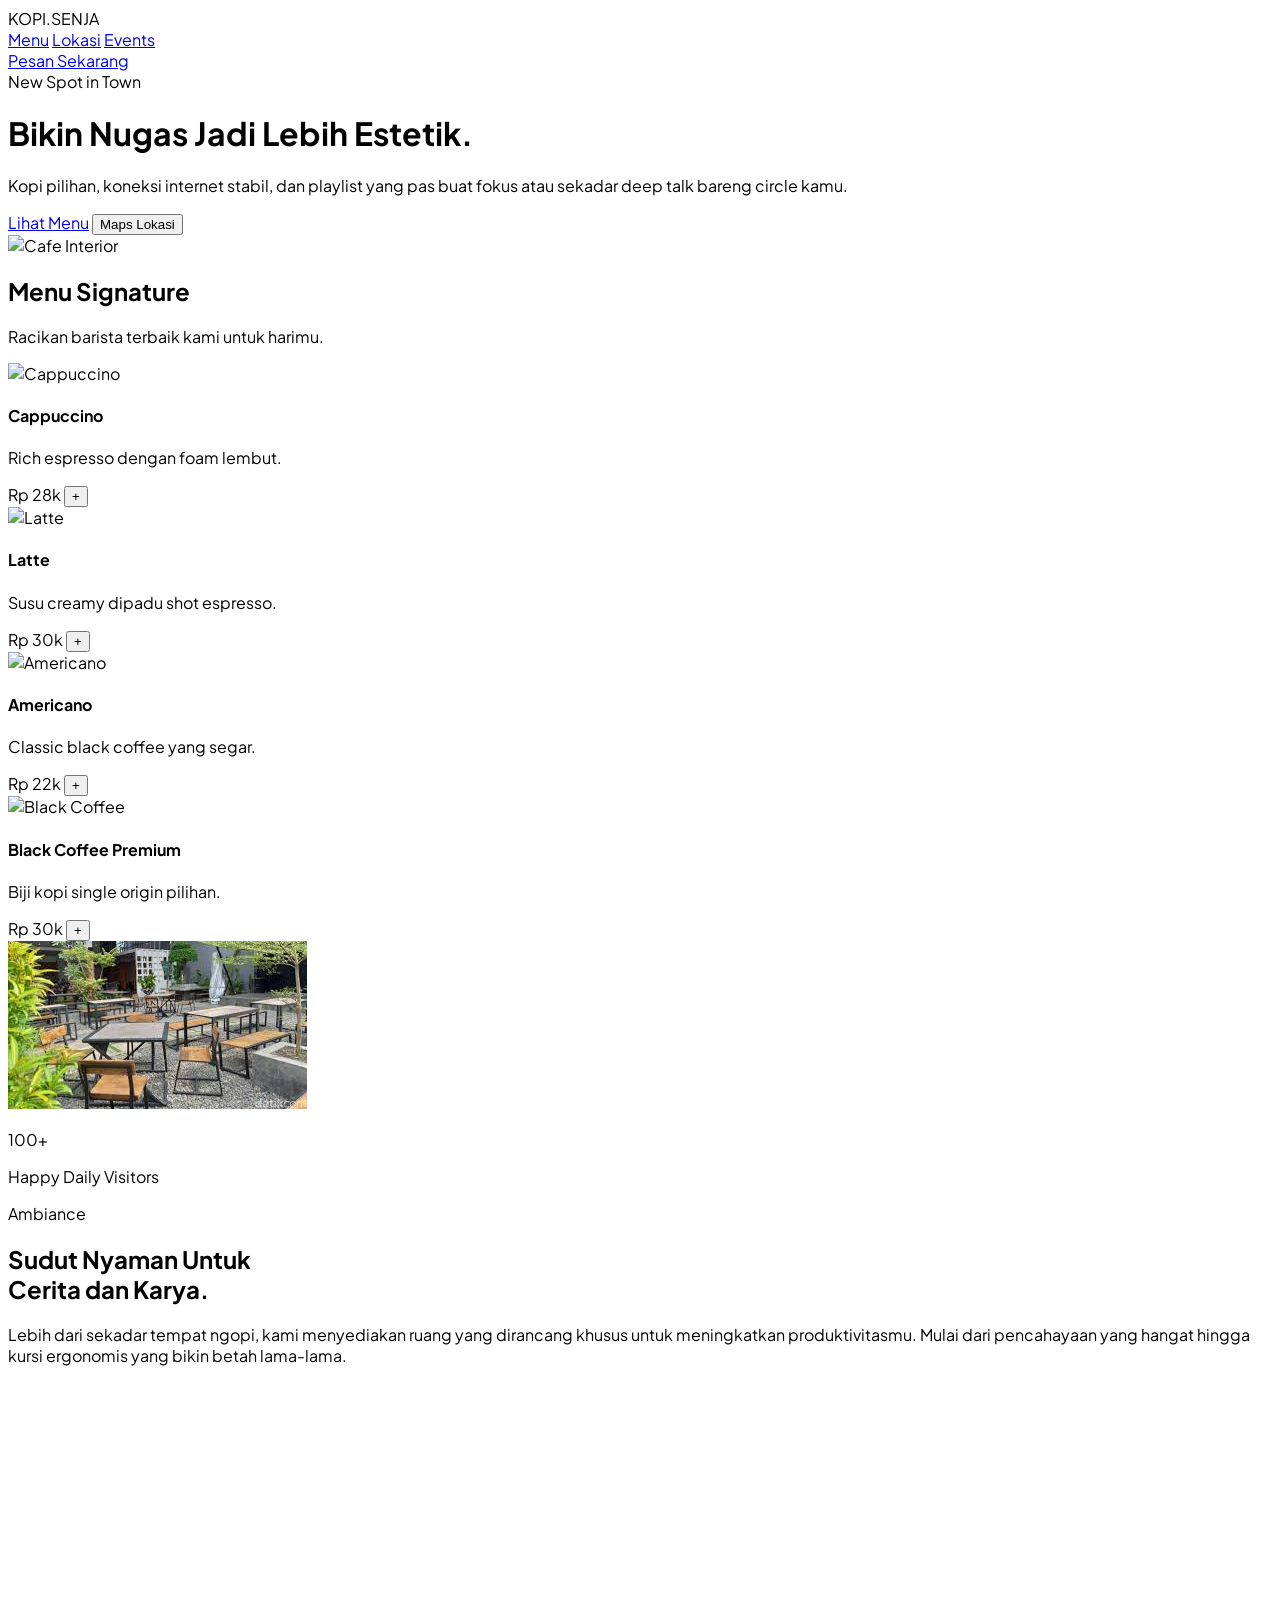
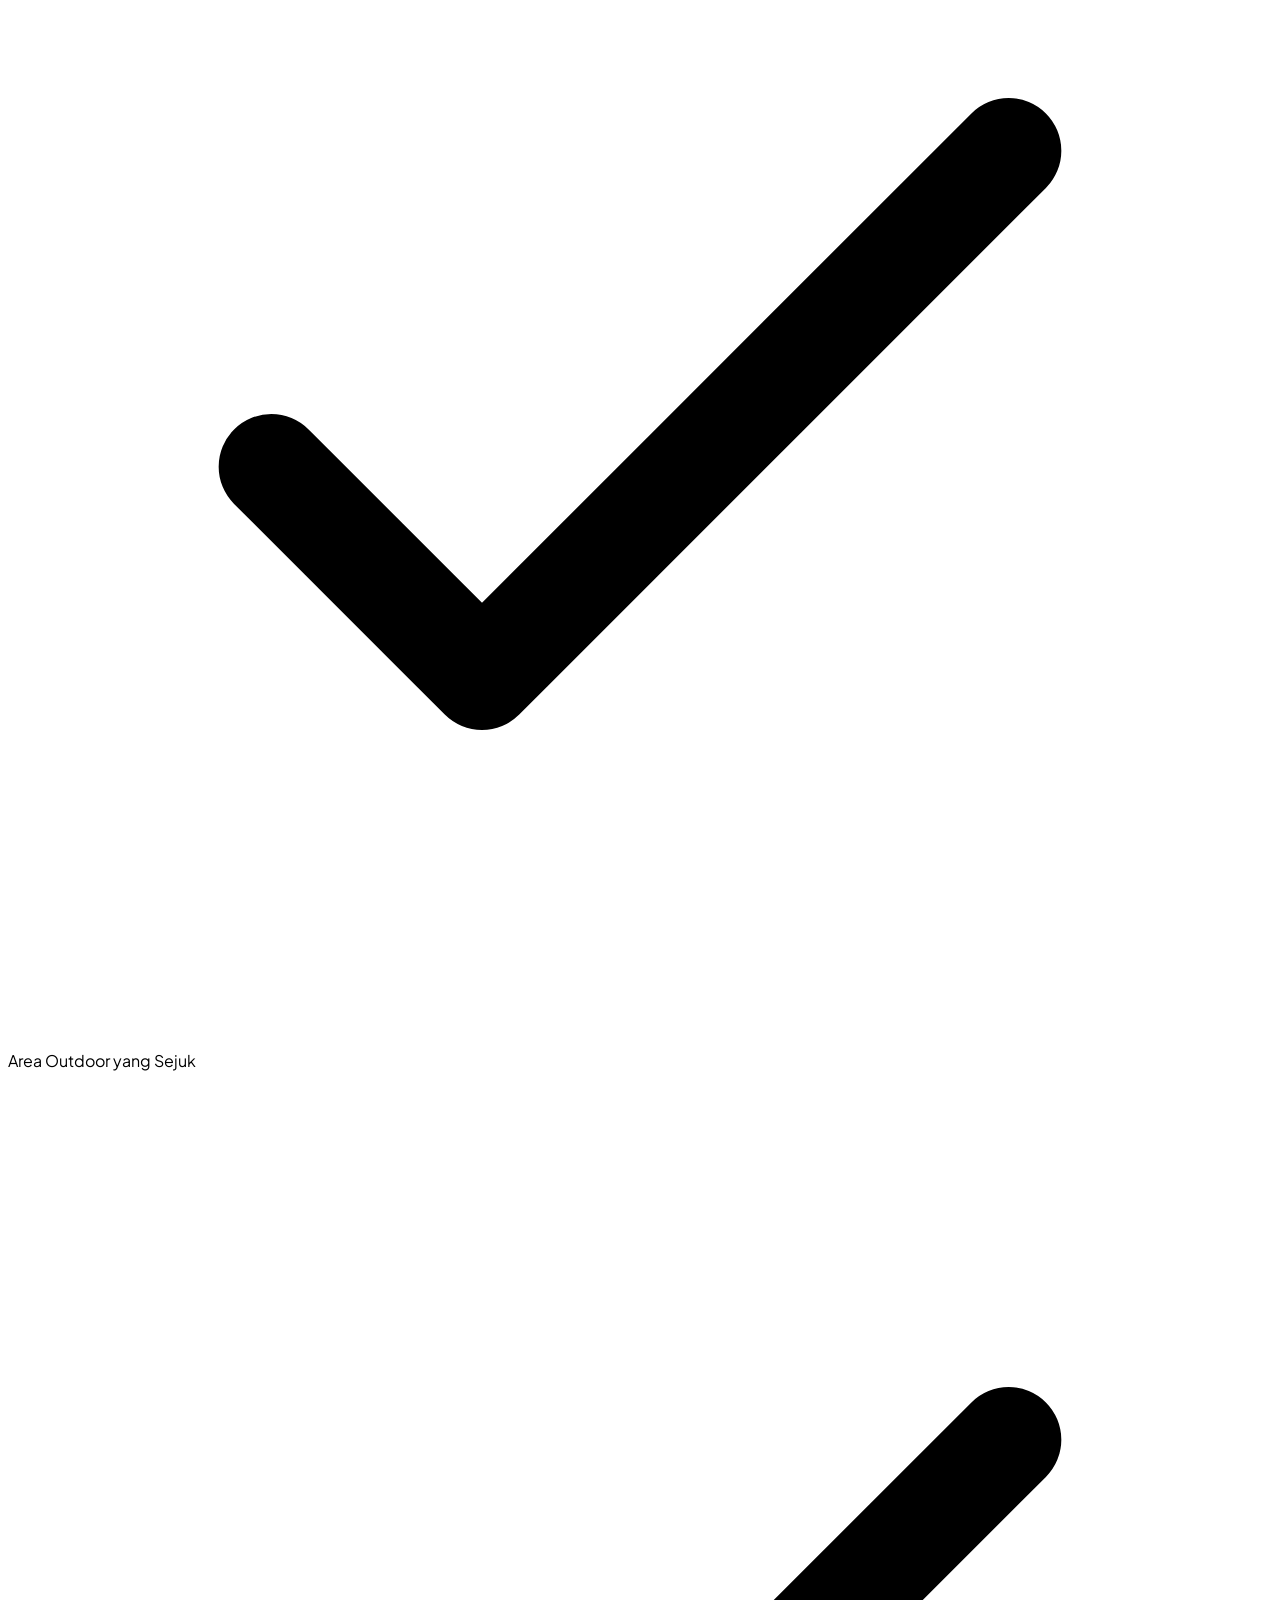
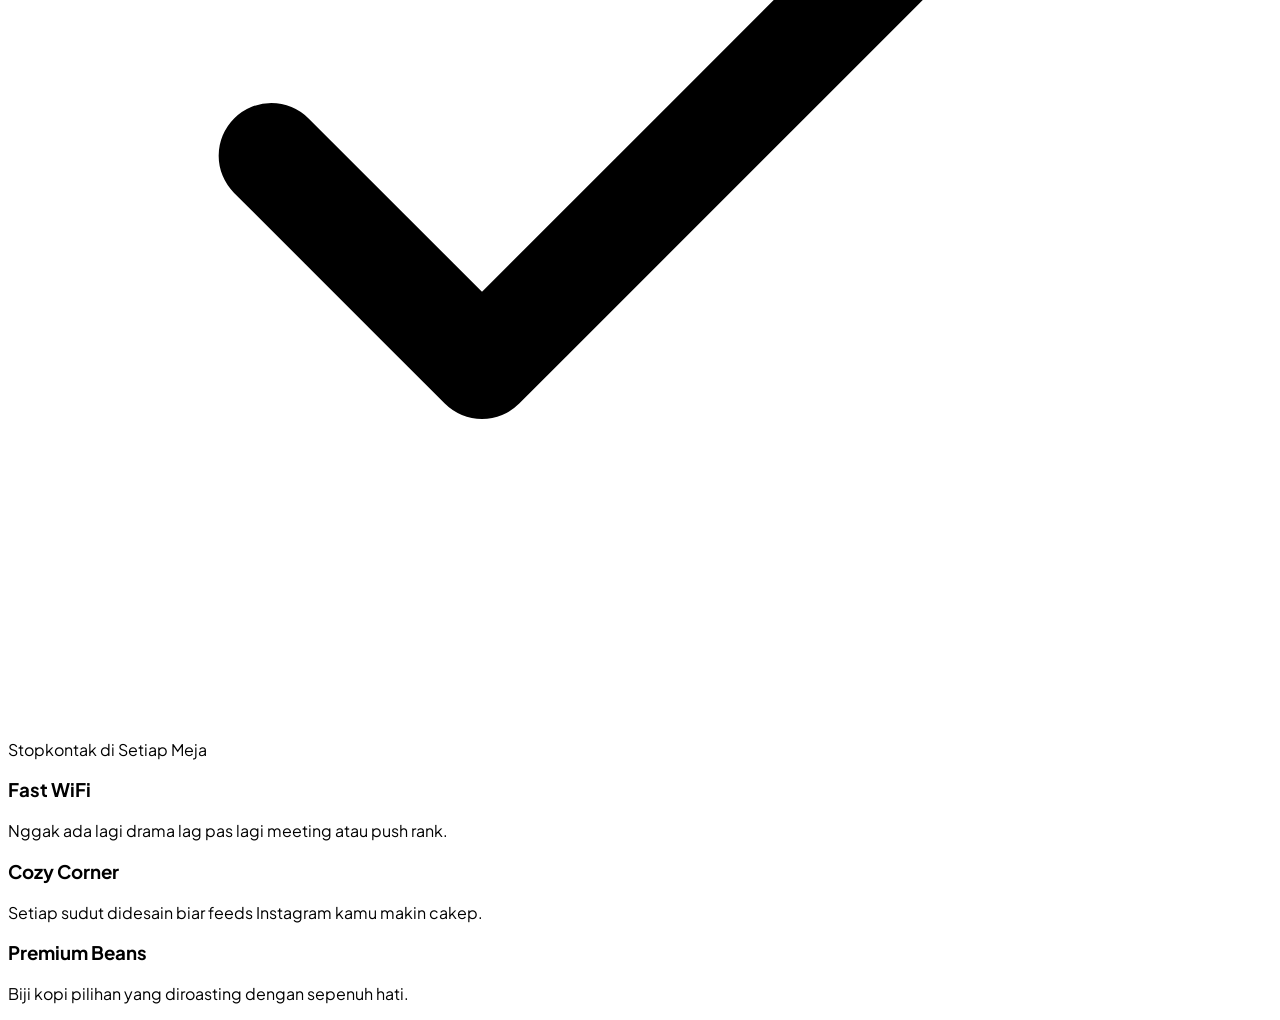
==== index.html @ 4a9eb34b "Update print statement from 'Hello' to 'Goodbye'" ====
<!DOCTYPE html>
<html lang="id" class="scroll-smooth">
<head>
    <meta charset="UTF-8">
    <meta name="viewport" content="width=device-width, initial-scale=1.0">
    <title>Kopi Senja - More Than Just Coffee</title>
    <script src="https://cdn.tailwindcss.com"></script>
    <link href="https://fonts.googleapis.com/css2?family=Plus+Jakarta+Sans:wght@400;600;800&display=swap" rel="stylesheet">
    <style>
        body { font-family: 'Plus Jakarta Sans', sans-serif; scroll-behavior: smooth; }
    </style>
</head>
<body class="bg-[#FAF9F6] text-gray-800">

    <nav class="flex justify-between items-center px-8 py-6 max-w-7xl mx-auto">
        <div class="text-2xl font-extrabold tracking-tighter italic">KOPI.SENJA</div>
        <div class="hidden md:flex space-x-8 font-medium">
            <a href="#menu-section" class="hover:text-amber-700">Menu</a>
            <a href="#" class="hover:text-amber-700">Lokasi</a>
            <a href="#" class="hover:text-amber-700">Events</a>
        </div>
        <a href="https://wa.me/yournumber" class="bg-stone-900 text-white px-6 py-2 rounded-full text-sm font-semibold hover:bg-stone-700">Pesan Sekarang</a>
    </nav>

    <header class="max-w-7xl mx-auto px-8 py-16 grid md:grid-cols-2 gap-12 items-center">
        <div>
            <span class="bg-amber-100 text-amber-800 text-xs font-bold px-3 py-1 rounded-full uppercase tracking-widest">New Spot in Town</span>
            <h1 class="text-6xl font-extrabold leading-tight mt-4 text-stone-900">
                Bikin <span class="text-amber-700">Nugas</span> Jadi Lebih Estetik.
            </h1>
            <p class="mt-6 text-lg text-gray-600 leading-relaxed">
                Kopi pilihan, koneksi internet stabil, dan playlist yang pas buat fokus atau sekadar deep talk bareng circle kamu.
            </p>
            <div class="mt-10 flex space-x-4">
                <a href="#menu-section" class="bg-stone-900 text-white px-8 py-4 rounded-xl font-bold hover:scale-105 transition shadow-lg inline-block text-center">Lihat Menu</a>
                <button class="border-2 border-stone-900 px-8 py-4 rounded-xl font-bold hover:bg-stone-900 hover:text-white transition">Maps Lokasi</button>
            </div>
        </div>
        <div class="relative">
            <div class="bg-amber-200 rounded-[2rem] h-[500px] w-full overflow-hidden shadow-2xl rotate-3">
                <img src="https://images.unsplash.com/photo-1554118811-1e0d58224f24?auto=format&fit=crop&q=80&w=800" alt="Cafe Interior" class="object-cover h-full w-full -rotate-3 scale-110">
            </div>
        </div>
    </header>

    <section id="menu-section" class="max-w-7xl mx-auto px-8 py-24">
        <div class="text-center mb-16">
            <h2 class="text-4xl font-extrabold text-stone-900">Menu Signature</h2>
            <p class="text-gray-500 mt-2">Racikan barista terbaik kami untuk harimu.</p>
        </div>

        <div class="grid md:grid-cols-4 gap-8">
            <div class="group bg-white p-4 rounded-3xl shadow-sm hover:shadow-xl transition-all border border-gray-100">
                <div class="overflow-hidden rounded-2xl mb-4 h-48">
                    <img src="https://images.unsplash.com/photo-1572442388796-11668a67e53d?auto=format&fit=crop&q=80&w=400" class="w-full h-full object-cover group-hover:scale-110 transition duration-500" alt="Cappuccino">
                </div>
                <h4 class="font-bold text-xl">Cappuccino</h4>
                <p class="text-gray-500 text-sm mt-1">Rich espresso dengan foam lembut.</p>
                <div class="mt-4 flex justify-between items-center">
                    <span class="font-extrabold text-amber-700">Rp 28k</span>
                    <button class="bg-stone-100 p-2 rounded-full hover:bg-amber-100">+</button>
                </div>
            </div>

            <div class="group bg-white p-4 rounded-3xl shadow-sm hover:shadow-xl transition-all border border-gray-100">
                <div class="overflow-hidden rounded-2xl mb-4 h-48">
                    <img src="https://images.unsplash.com/photo-1593967858208-67ddb5b4c0c6?auto=format&fit=crop&q=80&w=400" class="w-full h-full object-cover group-hover:scale-110 transition duration-500" alt="Latte">
                </div>
                <h4 class="font-bold text-xl">Latte</h4>
                <p class="text-gray-500 text-sm mt-1">Susu creamy dipadu shot espresso.</p>
                <div class="mt-4 flex justify-between items-center">
                    <span class="font-extrabold text-amber-700">Rp 30k</span>
                    <button class="bg-stone-100 p-2 rounded-full hover:bg-amber-100">+</button>
                </div>
            </div>

            <div class="group bg-white p-4 rounded-3xl shadow-sm hover:shadow-xl transition-all border border-gray-100">
                <div class="overflow-hidden rounded-2xl mb-4 h-48">
                    <img src="https://images.unsplash.com/photo-1551033406-611cf9a28f67?auto=format&fit=crop&q=80&w=400" class="w-full h-full object-cover group-hover:scale-110 transition duration-500" alt="Americano">
                </div>
                <h4 class="font-bold text-xl">Americano</h4>
                <p class="text-gray-500 text-sm mt-1">Classic black coffee yang segar.</p>
                <div class="mt-4 flex justify-between items-center">
                    <span class="font-extrabold text-amber-700">Rp 22k</span>
                    <button class="bg-stone-100 p-2 rounded-full hover:bg-amber-100">+</button>
                </div>
            </div>

            <div class="group bg-white p-4 rounded-3xl shadow-sm hover:shadow-xl transition-all border border-gray-100">
                <div class="overflow-hidden rounded-2xl mb-4 h-48">
                    <img src="https://images.unsplash.com/photo-1495474472287-4d71bcdd2085?auto=format&fit=crop&q=80&w=400" class="w-full h-full object-cover group-hover:scale-110 transition duration-500" alt="Black Coffee">
                </div>
                <h4 class="font-bold text-xl">Black Coffee Premium</h4>
                <p class="text-gray-500 text-sm mt-1">Biji kopi single origin pilihan.</p>
                <div class="mt-4 flex justify-between items-center">
                    <span class="font-extrabold text-amber-700">Rp 30k</span>
                    <button class="bg-stone-100 p-2 rounded-full hover:bg-amber-100">+</button>
                </div>
            </div>
        </div>
    </section>

    <section id="dokumentasi" class="max-w-7xl mx-auto px-8 py-24 border-t border-gray-100">
        <div class="grid md:grid-cols-2 gap-16 items-center">
            <div class="relative">
                <div class="rounded-3xl overflow-hidden shadow-xl transform -rotate-2 hover:rotate-0 transition duration-500">
                    <img src="[data-uri]" 
                         alt="Suasana Cafe" 
                         class="w-full h-[450px] object-cover">
                </div>
                <div class="absolute -bottom-6 -right-6 bg-amber-700 text-white p-6 rounded-2xl hidden md:block">
                    <p class="text-2xl font-bold">100+</p>
                    <p class="text-xs uppercase tracking-widest">Happy Daily Visitors</p>
                </div>
            </div>

            <div class="space-y-6">
                <span class="text-amber-700 font-bold uppercase tracking-widest text-sm">Ambiance</span>
                <h2 class="text-4xl font-extrabold text-stone-900 leading-tight">
                    Sudut Nyaman Untuk <br> Cerita dan Karya.
                </h2>
                <p class="text-gray-600 text-lg leading-relaxed">
                    Lebih dari sekadar tempat ngopi, kami menyediakan ruang yang dirancang khusus untuk meningkatkan produktivitasmu. Mulai dari pencahayaan yang hangat hingga kursi ergonomis yang bikin betah lama-lama.
                </p>
                <div class="flex flex-col gap-4">
                    <div class="flex items-center space-x-3">
                        <div class="bg-green-100 p-2 rounded-full">
                            <svg class="w-5 h-5 text-green-700" fill="none" stroke="currentColor" viewBox="0 0 24 24"><path stroke-linecap="round" stroke-linejoin="round" stroke-width="2" d="M5 13l4 4L19 7"></path></svg>
                        </div>
                        <span class="font-medium text-stone-800">Area Outdoor yang Sejuk</span>
                    </div>
                    <div class="flex items-center space-x-3">
                        <div class="bg-green-100 p-2 rounded-full">
                            <svg class="w-5 h-5 text-green-700" fill="none" stroke="currentColor" viewBox="0 0 24 24"><path stroke-linecap="round" stroke-linejoin="round" stroke-width="2" d="M5 13l4 4L19 7"></path></svg>
                        </div>
                        <span class="font-medium text-stone-800">Stopkontak di Setiap Meja</span>
                    </div>
                </div>
            </div>
        </div>
    </section>

    <section class="bg-stone-900 text-white py-20">
        <div class="max-w-7xl mx-auto px-8 grid md:grid-cols-3 gap-12 text-center">
            <div>
                <h3 class="text-3xl font-bold text-amber-500">Fast WiFi</h3>
                <p class="text-gray-400 mt-2 text-sm">Nggak ada lagi drama lag pas lagi meeting atau push rank.</p>
            </div>
            <div>
                <h3 class="text-3xl font-bold text-amber-500">Cozy Corner</h3>
                <p class="text-gray-400 mt-2 text-sm">Setiap sudut didesain biar feeds Instagram kamu makin cakep.</p>
            </div>
            <div>
                <h3 class="text-3xl font-bold text-amber-500">Premium Beans</h3>
                <p class="text-gray-400 mt-2 text-sm">Biji kopi pilihan yang diroasting dengan sepenuh hati.</p>
            </div>
        </div>
    </section>

</body>
</html>
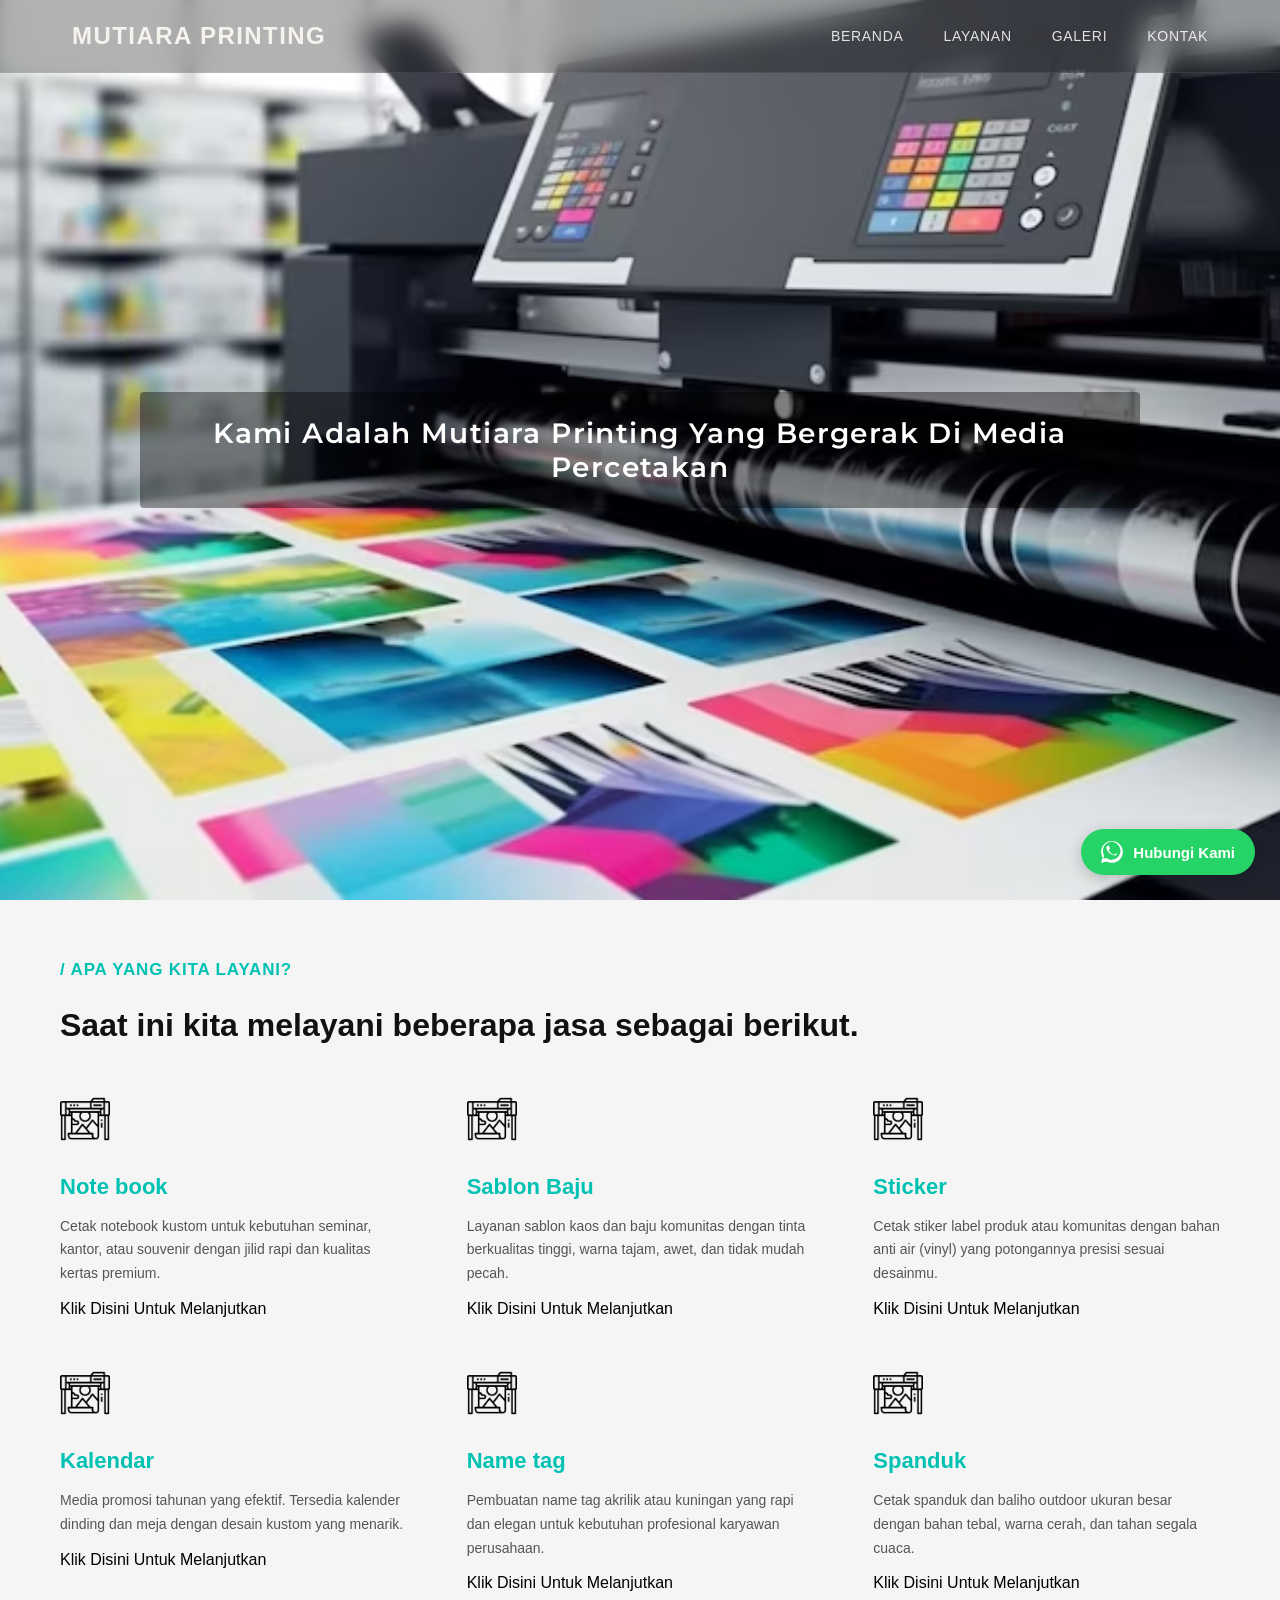
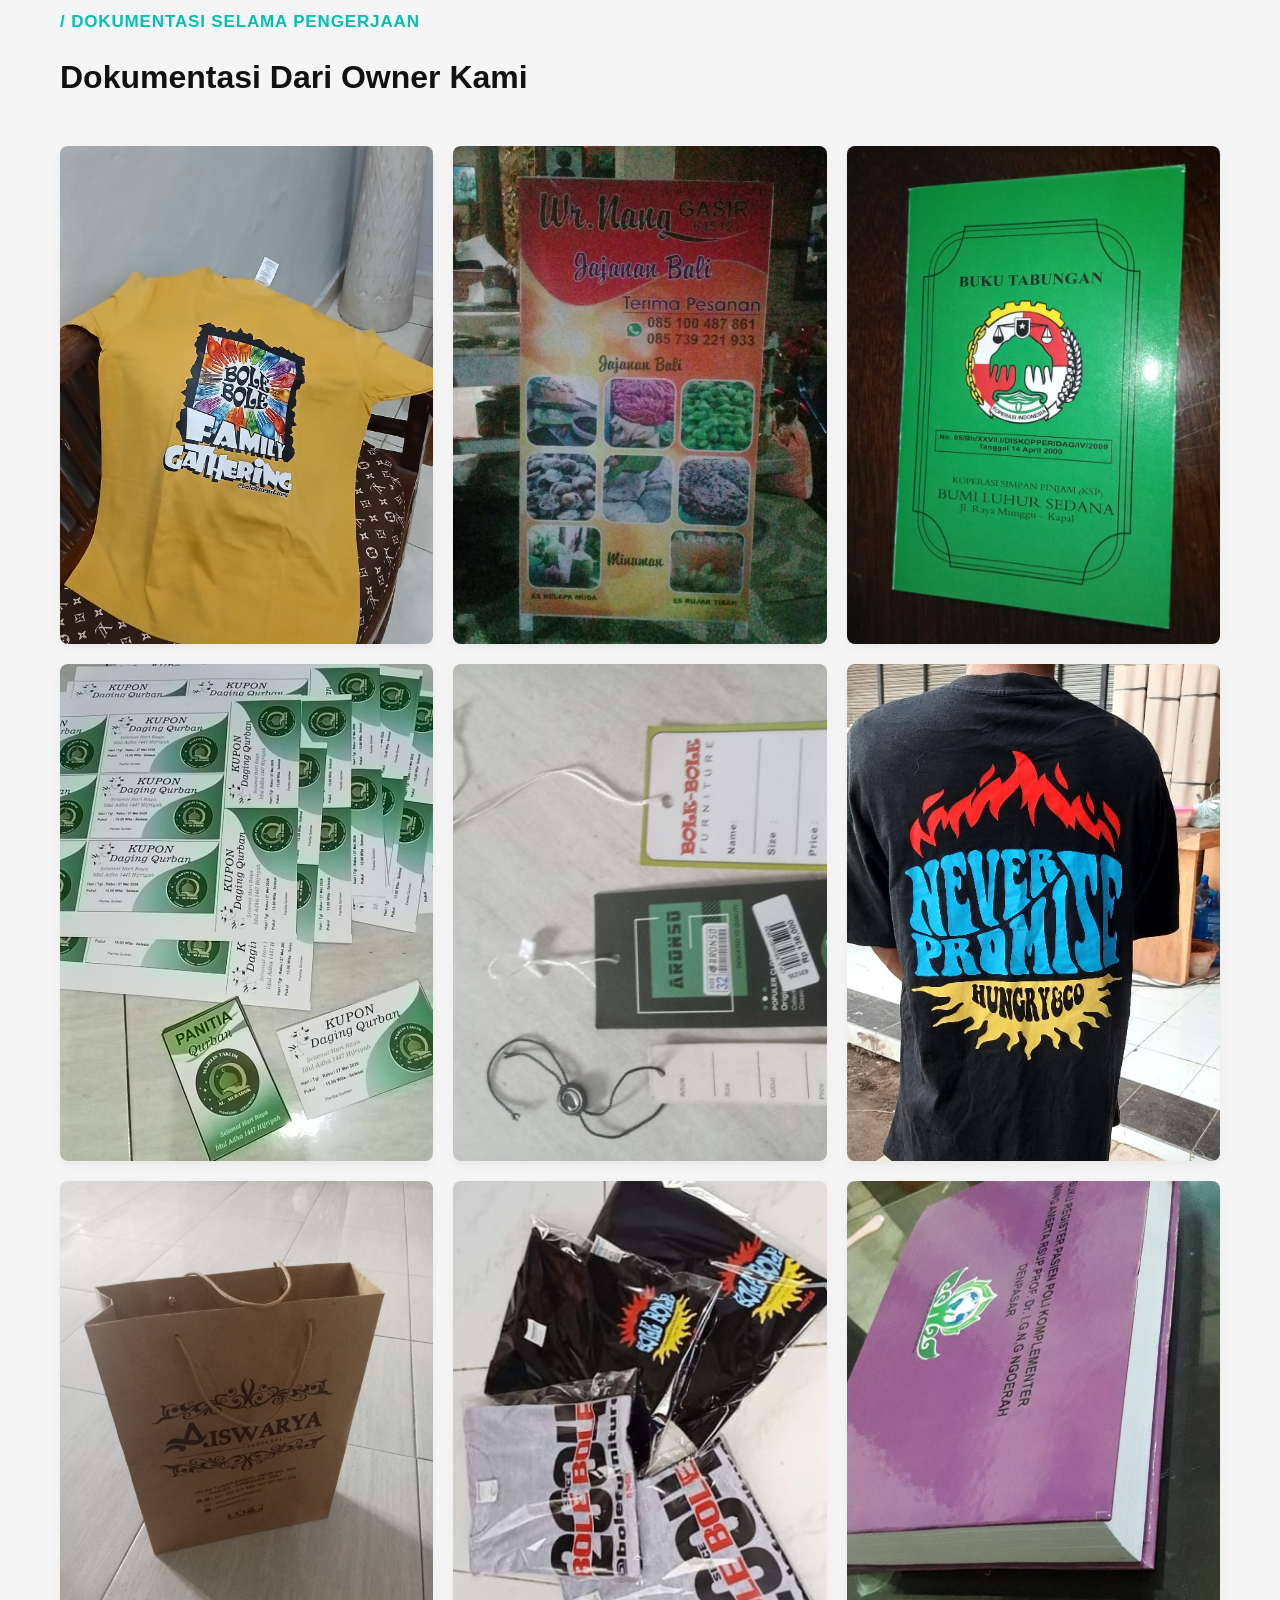
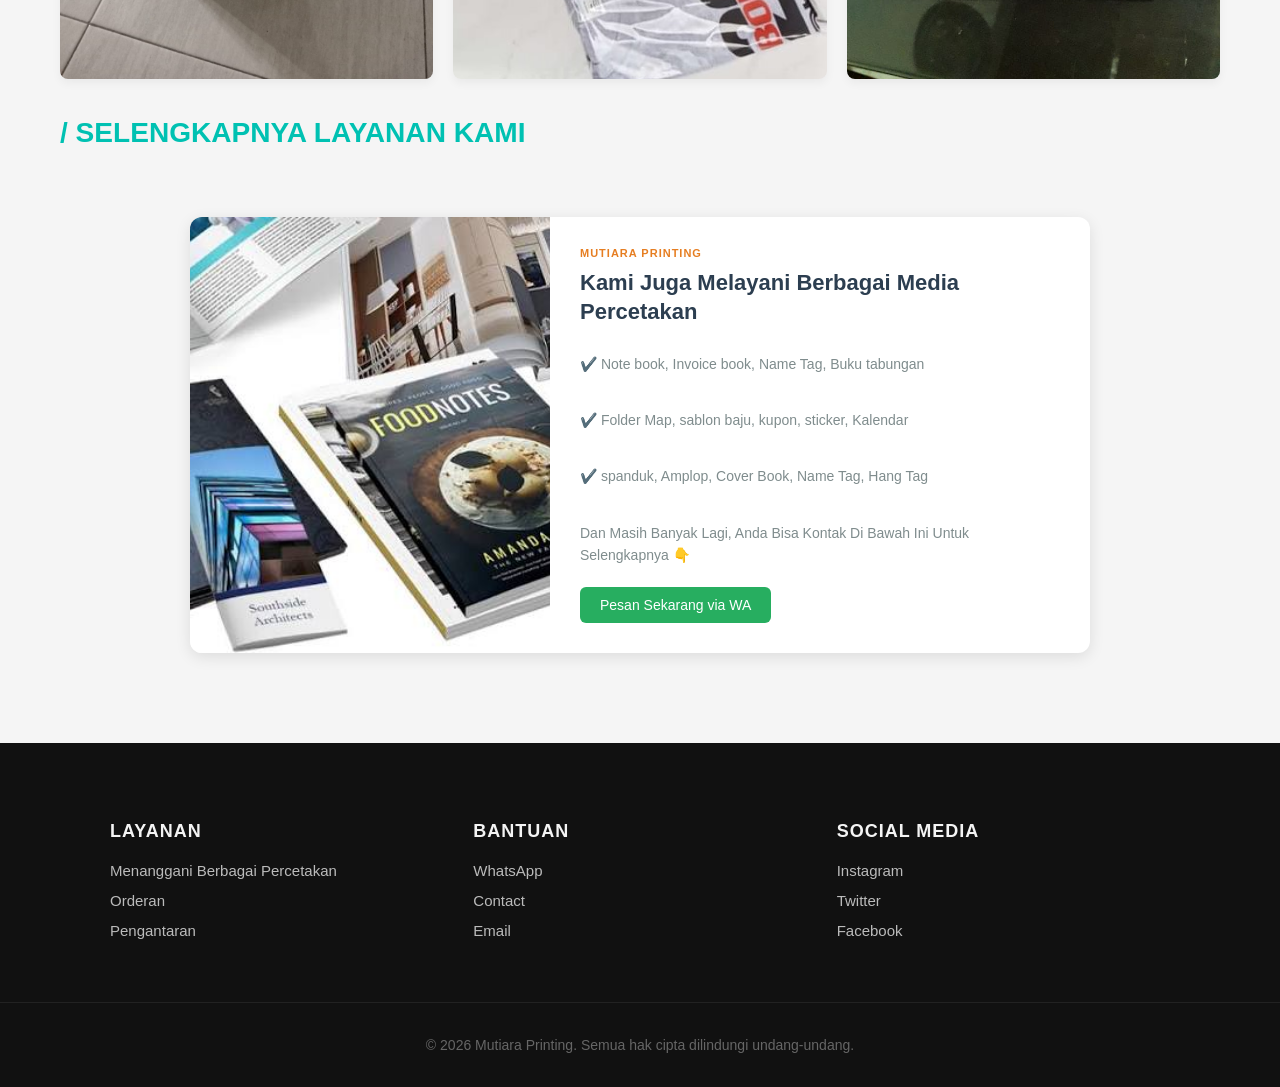
==== commit 49ceb6ac: "Add files via upload" ====
--- a/index.html
+++ b/index.html
@@ -1,162 +1,214 @@
 <!DOCTYPE html>
-<html lang="id" class="scroll-smooth">
+<html lang="en">
+
 <head>
     <meta charset="UTF-8">
     <meta name="viewport" content="width=device-width, initial-scale=1.0">
-    <title>Kopi Senja - More Than Just Coffee</title>
-    <script src="https://cdn.tailwindcss.com"></script>
-    <link href="https://fonts.googleapis.com/css2?family=Plus+Jakarta+Sans:wght@400;600;800&display=swap" rel="stylesheet">
+    <title>MUTIARA PRINTING</title>
+
+    <link rel="preconnect" href="https://fonts.googleapis.com">
+    <link rel="preconnect" href="https://fonts.gstatic.com" crossorigin>
+    <link href="https://fonts.googleapis.com/css2?family=Montserrat:ital,wght@0,100..900;1,100..900&display=swap"
+        rel="stylesheet">
+    <link rel="preconnect" href="https://fonts.googleapis.com">
+    <link
+        href="https://fonts.googleapis.com/css2?family=Cormorant+Garamond:wght@500;600&family=Jost:wght@400;500&display=swap"
+        rel="stylesheet">
+<!-- == Ini Untuk Tautan Ke Arah CSS ==  -->
+    <link rel="stylesheet" href="style.css">
+
     <style>
-        body { font-family: 'Plus Jakarta Sans', sans-serif; scroll-behavior: smooth; }
+        html {
+            scroll-behavior: smooth;
+            scroll-padding-top: 80px;
+            /* Menghindari konten tertutup navbar melayang */
+        }
     </style>
 </head>
-<body class="bg-[#FAF9F6] text-gray-800">
-
-    <nav class="flex justify-between items-center px-8 py-6 max-w-7xl mx-auto">
-        <div class="text-2xl font-extrabold tracking-tighter italic">KOPI.SENJA</div>
-        <div class="hidden md:flex space-x-8 font-medium">
-            <a href="#menu-section" class="hover:text-amber-700">Menu</a>
-            <a href="#" class="hover:text-amber-700">Lokasi</a>
-            <a href="#" class="hover:text-amber-700">Events</a>
-        </div>
-        <a href="https://wa.me/yournumber" class="bg-stone-900 text-white px-6 py-2 rounded-full text-sm font-semibold hover:bg-stone-700">Pesan Sekarang</a>
-    </nav>
-
-    <header class="max-w-7xl mx-auto px-8 py-16 grid md:grid-cols-2 gap-12 items-center">
-        <div>
-            <span class="bg-amber-100 text-amber-800 text-xs font-bold px-3 py-1 rounded-full uppercase tracking-widest">New Spot in Town</span>
-            <h1 class="text-6xl font-extrabold leading-tight mt-4 text-stone-900">
-                Bikin <span class="text-amber-700">Nugas</span> Jadi Lebih Estetik.
-            </h1>
-            <p class="mt-6 text-lg text-gray-600 leading-relaxed">
-                Kopi pilihan, koneksi internet stabil, dan playlist yang pas buat fokus atau sekadar deep talk bareng circle kamu.
-            </p>
-            <div class="mt-10 flex space-x-4">
-                <a href="#menu-section" class="bg-stone-900 text-white px-8 py-4 rounded-xl font-bold hover:scale-105 transition shadow-lg inline-block text-center">Lihat Menu</a>
-                <button class="border-2 border-stone-900 px-8 py-4 rounded-xl font-bold hover:bg-stone-900 hover:text-white transition">Maps Lokasi</button>
-            </div>
-        </div>
-        <div class="relative">
-            <div class="bg-amber-200 rounded-[2rem] h-[500px] w-full overflow-hidden shadow-2xl rotate-3">
-                <img src="https://images.unsplash.com/photo-1554118811-1e0d58224f24?auto=format&fit=crop&q=80&w=800" alt="Cafe Interior" class="object-cover h-full w-full -rotate-3 scale-110">
-            </div>
+
+<body>
+
+    <a href="https://wa.me/6282359352541" class="whatsapp-floating" target="_blank">
+        <svg xmlns="http://www.w3.org/2000/svg" width="24" height="24" viewBox="0 0 24 24" fill="currentColor">
+            <path
+                d="M.057 24l1.687-6.163c-1.041-1.804-1.588-3.849-1.587-5.946C.06 5.348 5.397 0 11.93 0c3.166.001 6.143 1.233 8.384 3.476C22.557 5.72 23.786 8.7 23.783 11.864c-.004 6.582-5.342 11.93-11.875 11.93-2.003-.001-3.973-.507-5.729-1.474L0 24zm6.59-4.846c1.6.95 3.188 1.449 4.725 1.451 5.424.002 9.836-4.41 9.84-9.841.002-2.63-1.023-5.101-2.886-6.966C16.46 1.977 13.99 .953 11.927.953c-5.424 0-9.84 4.411-9.844 9.843-.002 1.76.474 3.486 1.378 5.018l-.997 3.64 3.73-.978zm11.417-4.577c-.29-.145-1.72-.848-1.987-.946-.266-.097-.46-.145-.654.145-.193.291-.747.946-.916 1.14-.168.193-.337.217-.627.072-2.312-1.153-3.712-2.193-5.2-4.75-.395-.68.395-.63 1.13-2.112.115-.23.057-.432-.028-.577-.086-.145-.653-1.574-.895-2.155-.236-.57-.477-.493-.654-.502-.17-.008-.364-.01-.557-.01-.193 0-.507.072-.772.361-.266.291-1.015.993-1.015 2.422 0 1.43 1.039 2.815 1.184 3.007.145.194 2.043 3.12 4.95 4.377.69.299 1.23.478 1.65.612.693.22 1.324.19 1.823.115.556-.083 1.72-.703 1.962-1.383.243-.68.243-1.26.17-1.383-.074-.124-.267-.196-.558-.341z" />
+        </svg>
+        <span>Hubungi Kami</span>
+    </a>
+
+    <header class="navbar" id="navbar">
+        <div class="navbar__inner">
+            <a href="#" class="navbar__logo">MUTIARA PRINTING</a>
+
+            <nav class="navbar__nav" id="navMenu">
+                <a href="#">Beranda</a>
+                <a href="#services">Layanan</a>
+                <a href="#gallery">Galeri</a>
+                <a href="https://wa.me/6282359352541" target="_blank">Kontak</a>
+            </nav>
+
+            <button class="navbar__toggle" id="navToggle" aria-label="Buka menu" aria-expanded="false">
+                <span></span>
+                <span></span>
+                <span></span>
+            </button>
         </div>
     </header>
-
-    <section id="menu-section" class="max-w-7xl mx-auto px-8 py-24">
-        <div class="text-center mb-16">
-            <h2 class="text-4xl font-extrabold text-stone-900">Menu Signature</h2>
-            <p class="text-gray-500 mt-2">Racikan barista terbaik kami untuk harimu.</p>
-        </div>
-
-        <div class="grid md:grid-cols-4 gap-8">
-            <div class="group bg-white p-4 rounded-3xl shadow-sm hover:shadow-xl transition-all border border-gray-100">
-                <div class="overflow-hidden rounded-2xl mb-4 h-48">
-                    <img src="https://images.unsplash.com/photo-1572442388796-11668a67e53d?auto=format&fit=crop&q=80&w=400" class="w-full h-full object-cover group-hover:scale-110 transition duration-500" alt="Cappuccino">
-                </div>
-                <h4 class="font-bold text-xl">Cappuccino</h4>
-                <p class="text-gray-500 text-sm mt-1">Rich espresso dengan foam lembut.</p>
-                <div class="mt-4 flex justify-between items-center">
-                    <span class="font-extrabold text-amber-700">Rp 28k</span>
-                    <button class="bg-stone-100 p-2 rounded-full hover:bg-amber-100">+</button>
-                </div>
-            </div>
-
-            <div class="group bg-white p-4 rounded-3xl shadow-sm hover:shadow-xl transition-all border border-gray-100">
-                <div class="overflow-hidden rounded-2xl mb-4 h-48">
-                    <img src="https://images.unsplash.com/photo-1593967858208-67ddb5b4c0c6?auto=format&fit=crop&q=80&w=400" class="w-full h-full object-cover group-hover:scale-110 transition duration-500" alt="Latte">
-                </div>
-                <h4 class="font-bold text-xl">Latte</h4>
-                <p class="text-gray-500 text-sm mt-1">Susu creamy dipadu shot espresso.</p>
-                <div class="mt-4 flex justify-between items-center">
-                    <span class="font-extrabold text-amber-700">Rp 30k</span>
-                    <button class="bg-stone-100 p-2 rounded-full hover:bg-amber-100">+</button>
-                </div>
-            </div>
-
-            <div class="group bg-white p-4 rounded-3xl shadow-sm hover:shadow-xl transition-all border border-gray-100">
-                <div class="overflow-hidden rounded-2xl mb-4 h-48">
-                    <img src="https://images.unsplash.com/photo-1551033406-611cf9a28f67?auto=format&fit=crop&q=80&w=400" class="w-full h-full object-cover group-hover:scale-110 transition duration-500" alt="Americano">
-                </div>
-                <h4 class="font-bold text-xl">Americano</h4>
-                <p class="text-gray-500 text-sm mt-1">Classic black coffee yang segar.</p>
-                <div class="mt-4 flex justify-between items-center">
-                    <span class="font-extrabold text-amber-700">Rp 22k</span>
-                    <button class="bg-stone-100 p-2 rounded-full hover:bg-amber-100">+</button>
-                </div>
-            </div>
-
-            <div class="group bg-white p-4 rounded-3xl shadow-sm hover:shadow-xl transition-all border border-gray-100">
-                <div class="overflow-hidden rounded-2xl mb-4 h-48">
-                    <img src="https://images.unsplash.com/photo-1495474472287-4d71bcdd2085?auto=format&fit=crop&q=80&w=400" class="w-full h-full object-cover group-hover:scale-110 transition duration-500" alt="Black Coffee">
-                </div>
-                <h4 class="font-bold text-xl">Black Coffee Premium</h4>
-                <p class="text-gray-500 text-sm mt-1">Biji kopi single origin pilihan.</p>
-                <div class="mt-4 flex justify-between items-center">
-                    <span class="font-extrabold text-amber-700">Rp 30k</span>
-                    <button class="bg-stone-100 p-2 rounded-full hover:bg-amber-100">+</button>
-                </div>
-            </div>
+    <!-- === Ini Untuk Halaman Awal Masuk Isi Background Banner === -->
+    <section class="hero">
+        <img src="BackgroundOpening.avif" alt="Gambar Latar Belakang" class="hero__img">
+        <div class="hero__overlay">
+            Kami Adalah Mutiara Printing Yang Bergerak Di Media Percetakan
         </div>
     </section>
-
-    <section id="dokumentasi" class="max-w-7xl mx-auto px-8 py-24 border-t border-gray-100">
-        <div class="grid md:grid-cols-2 gap-16 items-center">
-            <div class="relative">
-                <div class="rounded-3xl overflow-hidden shadow-xl transform -rotate-2 hover:rotate-0 transition duration-500">
-                    <img src="[data-uri]" 
-                         alt="Suasana Cafe" 
-                         class="w-full h-[450px] object-cover">
-                </div>
-                <div class="absolute -bottom-6 -right-6 bg-amber-700 text-white p-6 rounded-2xl hidden md:block">
-                    <p class="text-2xl font-bold">100+</p>
-                    <p class="text-xs uppercase tracking-widest">Happy Daily Visitors</p>
-                </div>
-            </div>
-
-            <div class="space-y-6">
-                <span class="text-amber-700 font-bold uppercase tracking-widest text-sm">Ambiance</span>
-                <h2 class="text-4xl font-extrabold text-stone-900 leading-tight">
-                    Sudut Nyaman Untuk <br> Cerita dan Karya.
-                </h2>
-                <p class="text-gray-600 text-lg leading-relaxed">
-                    Lebih dari sekadar tempat ngopi, kami menyediakan ruang yang dirancang khusus untuk meningkatkan produktivitasmu. Mulai dari pencahayaan yang hangat hingga kursi ergonomis yang bikin betah lama-lama.
-                </p>
-                <div class="flex flex-col gap-4">
-                    <div class="flex items-center space-x-3">
-                        <div class="bg-green-100 p-2 rounded-full">
-                            <svg class="w-5 h-5 text-green-700" fill="none" stroke="currentColor" viewBox="0 0 24 24"><path stroke-linecap="round" stroke-linejoin="round" stroke-width="2" d="M5 13l4 4L19 7"></path></svg>
-                        </div>
-                        <span class="font-medium text-stone-800">Area Outdoor yang Sejuk</span>
-                    </div>
-                    <div class="flex items-center space-x-3">
-                        <div class="bg-green-100 p-2 rounded-full">
-                            <svg class="w-5 h-5 text-green-700" fill="none" stroke="currentColor" viewBox="0 0 24 24"><path stroke-linecap="round" stroke-linejoin="round" stroke-width="2" d="M5 13l4 4L19 7"></path></svg>
-                        </div>
-                        <span class="font-medium text-stone-800">Stopkontak di Setiap Meja</span>
-                    </div>
-                </div>
-            </div>
-        </div>
-    </section>
-
-    <section class="bg-stone-900 text-white py-20">
-        <div class="max-w-7xl mx-auto px-8 grid md:grid-cols-3 gap-12 text-center">
-            <div>
-                <h3 class="text-3xl font-bold text-amber-500">Fast WiFi</h3>
-                <p class="text-gray-400 mt-2 text-sm">Nggak ada lagi drama lag pas lagi meeting atau push rank.</p>
-            </div>
-            <div>
-                <h3 class="text-3xl font-bold text-amber-500">Cozy Corner</h3>
-                <p class="text-gray-400 mt-2 text-sm">Setiap sudut didesain biar feeds Instagram kamu makin cakep.</p>
-            </div>
-            <div>
-                <h3 class="text-3xl font-bold text-amber-500">Premium Beans</h3>
-                <p class="text-gray-400 mt-2 text-sm">Biji kopi pilihan yang diroasting dengan sepenuh hati.</p>
-            </div>
-        </div>
-    </section>
+    <!-- === Ini Inti Isi Halaman Untuk Web Isi Cards sama Grid Porotofolio Galeri === -->
+    <main class="parents-container-main">
+        <section class="parents-conatiner-core">
+            <!-- === Ini Judulnya Sebagai Elemen Penanda === -->
+            <div id="services" class="services-header">
+                <span class="services-sub">/ APA YANG KITA LAYANI?</span>
+                <h2 class="services-title">Saat ini kita melayani beberapa jasa sebagai berikut.</h2>
+            </div>
+            <!-- === Ini Isi Halaman Web Grid Cards Di Bagian "/Apa Di Layanin ?" === -->
+            <div class="services-grid">
+                <div class="service-item">
+                    <div class="service-icon">
+                        <img src="icon.png" alt="" class="icon">
+                    </div>
+                    <h3 class="service-name">Note book</h3>
+                    <p class="service-desc">Cetak notebook kustom untuk kebutuhan seminar, kantor, atau souvenir dengan
+                        jilid rapi dan kualitas kertas premium.</p>
+                    <span>Klik Disini Untuk Melanjutkan</span>
+                </div>
+
+                <div class="service-item">
+                    <div class="service-icon">
+                        <img src="icon.png" alt="" class="icon">
+                    </div>
+                    <h3 class="service-name">Sablon Baju</h3>
+                    <p class="service-desc">Layanan sablon kaos dan baju komunitas dengan tinta berkualitas tinggi,
+                        warna tajam, awet, dan tidak mudah pecah.</p>
+                    <span>Klik Disini Untuk Melanjutkan</span>
+                </div>
+
+                <div class="service-item">
+                    <div class="service-icon">
+                        <img src="icon.png" alt="" class="icon">
+                    </div>
+                    <h3 class="service-name">Sticker</h3>
+                    <p class="service-desc">Cetak stiker label produk atau komunitas dengan bahan anti air (vinyl) yang
+                        potongannya presisi sesuai desainmu.</p>
+                    <span>Klik Disini Untuk Melanjutkan</span>
+                </div>
+
+                <div class="service-item">
+                    <div class="service-icon">
+                        <img src="icon.png" alt="" class="icon">
+                    </div>
+                    <h3 class="service-name">Kalendar</h3>
+                    <p class="service-desc">Media promosi tahunan yang efektif. Tersedia kalender dinding dan meja
+                        dengan desain kustom yang menarik.</p>
+                    <span>Klik Disini Untuk Melanjutkan</span>
+                </div>
+
+                <div class="service-item">
+                    <div class="service-icon">
+                        <img src="icon.png" alt="" class="icon">
+                    </div>
+                    <h3 class="service-name">Name tag</h3>
+                    <p class="service-desc">Pembuatan name tag akrilik atau kuningan yang rapi dan elegan untuk
+                        kebutuhan profesional karyawan perusahaan.</p>
+                    <span>Klik Disini Untuk Melanjutkan</span>
+                </div>
+
+                <div class="service-item">
+                    <div class="service-icon">
+                        <img src="icon.png" alt="" class="icon">
+                    </div>
+                    <h3 class="service-name">Spanduk</h3>
+                    <p class="service-desc">Cetak spanduk dan baliho outdoor ukuran besar dengan bahan tebal, warna
+                        cerah, dan tahan segala cuaca.</p>
+                    <span>Klik Disini Untuk Melanjutkan</span>
+                </div>
+            </div>
+            
+            <!-- === Ini Judulnya Sebagai Elemen Penanda === -->
+            <div id="gallery" class="services-header">
+                <span class="services-sub">/ DOKUMENTASI SELAMA PENGERJAAN</span>
+                <h2 class="services-title">Dokumentasi Dari Owner Kami</h2>
+            </div>
+            <!-- === Ini Isi Halaman Grid Cards Untuk Dokumentasi Gambar Saya Taruh === -->
+            <div class="gallery-grid">
+                <div class="gallery-item"><img src="sablonbaju.jpeg" alt="Portfolio 1"></div>
+                <div class="gallery-item"><img src="standing-banner.jpeg" alt="Portfolio 2"></div>
+                <div class="gallery-item"><img src="note-book.jpeg" alt="Portfolio 3"></div>
+                <div class="gallery-item"><img src="kupon-qurban.jpeg" alt="Portfolio 4"></div>
+                <div class="gallery-item"><img src="nametag.jpeg" alt="Portfolio 5"></div>
+                <div class="gallery-item"><img src="bajusablonkedua.jpeg" alt="Portfolio 6"></div>
+                <div class="gallery-item"><img src="tasbelanja.jpeg" alt="Portfolio 7"></div>
+                <div class="gallery-item"><img src="sablonbajuketiga.jpeg" alt="Portfolio 8"></div>
+                <div class="gallery-item"><img src="bukuhardcover.jpeg" alt="Portfolio 9"></div>
+            </div>
+
+            <div class="text-tittle-layanan-mutiaraprinting">
+                <h3 class="tittle-layanan-mutiaraprinting">/ SELENGKAPNYA LAYANAN KAMI</h3>
+            </div>
+
+            <div class="card-horizontal">
+                <div class="card-horizontal__image-wrapper">
+                    <img src="backround2.jpg" alt="Sampel Cetakan" class="card-horizontal__img">
+                </div>
+                <div class="card-horizontal__content">
+                    <span class="card-horizontal__tag">MUTIARA PRINTING</span>
+                    <h2 class="card-horizontal__title">Kami Juga Melayani Berbagai Media Percetakan</h2>
+                    <p class="card-horizontal__desc">✔️ Note book, Invoice book, Name Tag, Buku tabungan</p>
+                    <p class="card-horizontal__desc">✔️ Folder Map, sablon baju, kupon, sticker, Kalendar</p>
+                    <p class="card-horizontal__desc">✔️ spanduk, Amplop, Cover Book, Name Tag, Hang Tag</p>
+                    <p class="card-horizontal__desc">Dan Masih Banyak Lagi, Anda Bisa Kontak Di Bawah Ini Untuk
+                        Selengkapnya 👇</p>
+                    <a href="https://wa.me/6282359352541" target="_blank" class="card-horizontal__btn">Pesan Sekarang
+                        via WA</a>
+                </div>
+            </div>
+
+        </section>
+    </main>
+    <!-- === Ini Pake Penutupnya Yaitu Footer di halaman web paling bawah === -->
+    <footer class="footer">
+        <div class="footer-container">
+            <div class="footer-column">
+                <h3>Layanan</h3>
+                <ul>
+                    <li><a href="#">Menanggani Berbagai Percetakan</a></li>
+                    <li><a href="#">Orderan</a></li>
+                    <li><a href="#">Pengantaran</a></li>
+                </ul>
+            </div>
+            <div class="footer-column">
+                <h3>Bantuan</h3>
+                <ul>
+                    <li><a href="https://wa.me/6282359352541" target="_blank">WhatsApp</a></li>
+                    <li><a href="https://wa.me/6282359352541" target="_blank">Contact</a></li>
+                    <li><a href="#">Email</a></li>
+                </ul>
+            </div>
+            <div class="footer-column">
+                <h3>Social Media</h3>
+                <ul>
+                    <li><a href="#">Instagram</a></li>
+                    <li><a href="#">Twitter</a></li>
+                    <li><a href="#">Facebook</a></li>
+                </ul>
+            </div>
+        </div>
+        <div class="footer-bottom">
+            <p>© 2026 Mutiara Printing. Semua hak cipta dilindungi undang-undang.</p>
+        </div>
+    </footer>
 
 </body>
-</html>
-
+
+<!-- Ini Untuk Arahin Ke JavaScript Kode Fungsi -->
+<script src="script.js"></script>
+
+</html>
--- a/style.css
+++ b/style.css
@@ -0,0 +1,604 @@
+/* ===== Reset dasar ===== */
+/* Menyamakan persepsi semua browser di awal agar tampilan dasar bersih */
+html,
+body {
+    margin: 0;
+    padding: 0;
+    width: 100%;
+    overflow-x: hidden; /* Mencegah screen bisa digeser ke samping (biar tidak bocor/rusak layoutnya) */
+    background: #f5f5f5;
+    scroll-behavior: smooth;
+}
+
+/* ===== Navbar ===== */
+/* Menata menu navigasi bagian atas agar menempel di layar saat di-scroll */
+.navbar {
+    position: fixed;
+    top: 0;
+    left: 0;
+    width: 100%;
+    z-index: 1000; /* Menjamin posisi menu selalu berada di layer paling atas menutupi konten */
+    background-color: rgba(0, 0, 0, 0.3);
+    backdrop-filter: blur(14px); /* Membuat efek kaca blur transparan */
+    -webkit-backdrop-filter: blur(14px);
+    border-bottom: 1px solid rgba(246, 243, 238, 0.08);
+    transition: background 0.35s ease, border-color 0.35s ease, padding 0.35s ease;
+}
+
+.navbar__inner {
+    max-width: 1200px;
+    margin: 0 auto;
+    display: flex; /* Flexbox membuat isi di dalamnya otomatis berjejer rapi sampingan */
+    align-items: center;
+    justify-content: space-between; /* Logo di kiri, Menu Link di kanan */
+    padding: 22px 32px;
+    transition: padding 0.35s ease;
+    font-family: sans-serif;
+}
+
+.navbar__logo {
+    font-family: sans-serif;
+    font-size: 24px;
+    font-weight: 600;
+    letter-spacing: 0.06em;
+    color: #f6f3ee;
+    text-decoration: none;
+}
+
+.navbar__nav {
+    display: flex;
+    gap: 40px; /* Jarak antar link menu */
+}
+
+.navbar__nav a {
+    color: #ffffff;
+    text-decoration: none;
+    font-size: 14px;
+    font-weight: 500;
+    letter-spacing: 0.05em;
+    text-transform: uppercase;
+    position: relative;
+    opacity: 0.85;
+    transition: opacity 0.25s ease;
+}
+
+/* Membuat garis bawah variasi estetik saat menu didekati cursor */
+.navbar__nav a::after {
+    content: "";
+    position: absolute;
+    left: 0;
+    bottom: -6px;
+    width: 0;
+    height: 1px;
+    background: #c9a24b;
+    transition: width 0.3s ease;
+}
+
+.navbar__nav a:hover {
+    opacity: 1;
+}
+
+.navbar__nav a:hover::after {
+    width: 100%;
+}
+
+/* ===== Toggle (hamburger) — mobile & tablet ===== */
+/* Tombol garis tiga ikon menu di HP (Bawaannya disembunyikan dulu di layar laptop) */
+.navbar__toggle {
+    display: none;
+    flex-direction: column;
+    justify-content: center;
+    gap: 5px;
+    width: 32px;
+    height: 32px;
+    background: none;
+    border: none;
+    cursor: pointer;
+    z-index: 1001;
+}
+
+.navbar__toggle span {
+    display: block;
+    width: 100%;
+    height: 1.5px;
+    background: #f6f3ee;
+    transition: transform 0.3s ease, opacity 0.3s ease;
+}
+
+/* Mengubah garis hamburger menjadi tanda silang (X) ketika dibuka/aktif */
+.navbar__toggle.active span:nth-child(1) {
+    transform: translateY(6.5px) rotate(45deg);
+}
+
+.navbar__toggle.active span:nth-child(2) {
+    opacity: 0;
+}
+
+.navbar__toggle.active span:nth-child(3) {
+    transform: translateY(-6.5px) rotate(-45deg);
+}
+
+/* ===== Responsif Ukuran Layar Tablet ===== */
+@media (max-width: 900px) {
+    .navbar__inner {
+        padding: 18px 24px;
+    }
+
+    .navbar__nav {
+        gap: 24px;
+    }
+
+    .navbar__nav a {
+        font-size: 13px;
+    }
+}
+
+/* ===== Responsif Ukuran Layar HP (Mobile) ===== */
+@media (max-width: 700px) {
+    .navbar__toggle {
+        display: flex; /* Memunculkan tombol garis tiga di HP */
+    }
+
+    /* Mengubah menu atas menjadi menu geser/slide-out dari sisi samping kanan */
+    .navbar__nav {
+        position: fixed;
+        top: 0;
+        right: 0;
+        height: 100vh;
+        width: min(78vw, 320px);
+        background-color: rgba(0, 0, 0, 0.3);
+        backdrop-filter: blur(18px);
+        -webkit-backdrop-filter: blur(18px);
+        flex-direction: column;
+        align-items: flex-start;
+        justify-content: center;
+        gap: 32px;
+        padding: 0 44px;
+        transform: translateX(100%); /* Sembunyi ke kanan luar layar */
+        transition: transform 0.4s ease;
+    }
+
+    /* Membuka menu slide-out */
+    .navbar__nav.open {
+        transform: translateX(0);
+    }
+
+    .navbar__nav a {
+        font-size: 16px;
+    }
+
+    .hero__overlay {
+        font-size: 20px;
+        width: 90%;
+        padding: 16px 20px;
+    }
+}
+
+/* ===== Untuk Whatsapp Icon Pop Up ===== */
+/* Container Utama Tombol Melayang */
+.whatsapp-floating {
+    position: fixed;
+    bottom: 25px; /* Jarak dari bawah layar */
+    right: 25px;  /* Jarak dari kanan layar */
+    background-color: #25d366; /* Warna khas WhatsApp */
+    color: white;
+    padding: 12px 20px;
+    border-radius: 50px; /* Membuat bentuknya kapsul lonjong */
+    display: flex;
+    align-items: center;
+    gap: 10px; /* Jarak antara icon WA dan tulisan */
+    text-decoration: none;
+    font-family: sans-serif;
+    font-size: 15px;
+    font-weight: bold;
+    box-shadow: 0px 4px 15px rgba(0, 0, 0, 0.2); /* Efek bayangan biar timbul */
+    z-index: 9999; /* Memastikan tombol selalu di paling depan, tidak tertutup elemen lain */
+    transition: transform 0.3s ease, background-color 0.3s ease;
+    animation: pulseWA 2s infinite; /* Efek animasi berdenyut halus */
+}
+
+/* Efek saat tombol diarahkan kursor (Hover) */
+.whatsapp-floating:hover {
+    background-color: #20ba56; /* Warna agak gelap dikit saat di-hover */
+    transform: scale(1.05); /* Tombol membesar sedikit */
+    color: white;
+}
+
+/* Mengatur ukuran icon SVG di dalam tombol */
+.whatsapp-floating svg {
+    width: 22px;
+    height: 22px;
+}
+
+/* Logika Animasi Pulse (Berdenyut) pada tombol WA */
+@keyframes pulseWA {
+    0% {
+        box-shadow: 0 0 0 0 rgba(37, 211, 102, 0.5);
+    }
+    70% {
+        box-shadow: 0 0 0 15px rgba(37, 211, 102, 0);
+    }
+    100% {
+        box-shadow: 0 0 0 0 rgba(37, 211, 102, 0);
+    }
+}
+
+/* Responsif WA Button: Di HP, tulisannya disembunyikan agar jadi bulat saja */
+@media (max-width: 480px) {
+    .whatsapp-floating {
+        padding: 12px;
+        bottom: 20px;
+        right: 20px;
+    }
+    .whatsapp-floating span {
+        display: none; /* Menghilangkan tulisan "Hubungi Kami" di HP */
+    }
+}
+
+/* ===== Hero Section CSS ===== */
+.hero {
+    position: relative;
+    width: 100%;
+    height: 100vh; /* Mengisi 100% tinggi layar browser */
+    overflow: hidden;
+}
+
+/* Gambar Hero Pembuka */
+.hero__img {
+    width: 100%;
+    max-width: 100%;
+    height: 100%;
+    object-fit: cover; /* Memastikan gambar proporsional & memenuhi layar tanpa penyok/gepeng */
+    display: block;
+}
+
+/* Box Teks Transparan Panjang di Tengah Banner */
+.hero__overlay {
+    position: absolute;
+    top: 50%;
+    left: 50%;
+    transform: translate(-50%, -50%); /* Menaruh tepat presisi di tengah banner */
+    background-color: rgba(0, 0, 0, 0.4); /* Transparansi hitam tipis */
+    width: 80%;
+    max-width: 1000px;
+    padding: 24px 40px;
+    border-radius: 4px;
+    color: #ffffff;
+    font-family: 'Montserrat', sans-serif;
+    font-size: 28px;
+    font-weight: 600;
+    text-align: center;
+    letter-spacing: 0.05em;
+}
+
+/* ===== Isi Contents == parents-container-main== ===== */
+.parents-container-main {
+    font-family: 'Montserrat', sans-serif;
+}
+
+.parents-conatiner-core {
+    margin: 20px 40px;
+}
+
+.parents-conatiner-core {
+    max-width: 1200px;
+    margin: 0 auto;
+    padding: 60px 20px;
+    font-family: 'Plus Jakarta Sans', sans-serif;
+}
+
+/* Bagian Judul Utama */
+.services-header {
+    margin-bottom: 50px;
+    text-align: left;
+}
+
+.services-sub {
+    color: #00c1b2;
+    font-size: 17px;
+    font-weight: 700;
+    letter-spacing: 0.05em;
+    display: block;
+    margin-bottom: 10px;
+}
+
+.services-title {
+    font-family: 'Space Grotesk', sans-serif;
+    font-size: 32px;
+    color: #111111;
+    font-weight: 700;
+}
+
+/* Pengaturan Tata Letak Grid Jasa (3 Kolom Sejajar Laptop) */
+.services-grid {
+    display: grid; /* Sistem CSS Grid */
+    grid-template-columns: repeat(3, 1fr); /* Membagi 3 kolom sama rata panjangnya */
+    column-gap: 60px; /* Jarak ke samping antar kolom */
+    row-gap: 50px;    /* Jarak atas-bawah antar baris */
+    margin-bottom: 20px;
+}
+
+/* Style Tiap Box Jasa Item */
+.service-item {
+    text-align: left;
+    cursor: pointer; /* Kursor berubah jadi icon tangan tanda interaktif */
+    transition: transform 0.2s ease, opacity 0.2s ease;
+}
+
+/* Efek sedikit terangkat ke atas saat mouse mendekat */
+.service-item:hover {
+    transform: translateY(-3px);
+    opacity: 0.9;
+}
+
+/* Penataan Icon */
+.service-icon {
+    font-size: 35px;
+    color: #20b2aa;
+    margin-bottom: 15px;
+}
+
+/* Judul Layanan Item */
+.service-name {
+    font-family: 'Space Grotesk', sans-serif;
+    color: #00c1b2;
+    font-size: 22px;
+    font-weight: 700;
+    margin-bottom: 15px;
+}
+
+/* Deskripsi Detail Layanan */
+.service-desc {
+    color: #555555;
+    font-size: 14px;
+    line-height: 1.7;
+}
+
+.icon {
+    width: 50px;
+    height: 50px;
+}
+
+/* Responsif Grid Jasa di Tablet (Menjadi 2 Kolom) */
+@media (max-width: 900px) {
+    .services-grid {
+        grid-template-columns: repeat(2, 1fr);
+        column-gap: 30px;
+    }
+}
+
+/* Responsif Grid Jasa di HP (Menjadi 1 Kolom berurutan kebawah) */
+@media (max-width: 600px) {
+    .services-grid {
+        grid-template-columns: 1fr;
+        row-gap: 40px;
+    }
+    .services-title {
+        font-size: 24px;
+    }
+}
+
+/* ===== Bagian Dokumentasi Galeri Portfolio ===== */
+.gallery-grid {
+    display: grid;
+    grid-template-columns: repeat(3, 1fr); /* Default laptop: 3 Kolom gambar */
+    gap: 20px; /* Jarak antar celah gambar */
+}
+
+.gallery-item {
+    width: 100%;
+    overflow: hidden;
+    border-radius: 8px; /* Sudut lengkung gambar tipis */
+    box-shadow: 0 4px 10px rgba(0, 0, 0, 0.05);
+}
+
+.gallery-item img {
+    width: 100%;
+    height: 100%;
+    aspect-ratio: 3 / 4; /* Mengunci rasio potrait tegak (3 lebar : 4 tinggi) */
+    object-fit: cover; /* Otomatis terpotong rapi tanpa penyet */
+    display: block;
+    transition: transform 0.3s ease;
+}
+
+/* Efek gambar membesar (zoom in) anggun pas di-hover cursor */
+.gallery-item:hover img {
+    transform: scale(1.03);
+}
+
+/* Galeri di Layar Tablet (Menjadi 2 Kolom) */
+@media (max-width: 900px) {
+    .gallery-grid {
+        grid-template-columns: repeat(2, 1fr);
+        gap: 15px;
+    }
+}
+
+/* Galeri di Layar HP (Menjadi 1 Kolom bertumpuk) */
+@media (max-width: 500px) {
+    .gallery-grid {
+        grid-template-columns: 1fr;
+        gap: 12px;
+    }
+}
+
+.text-tittle-layanan-mutiaraprinting {
+    padding: 10px 0px;
+    font-size: 24px;
+    color: rgb(0, 193, 178);
+}
+
+/* Reset Box Sizing tambahan agar layout aman terkendali kalkulasinya */
+*,
+*::before,
+*::after {
+    box-sizing: border-box;
+}
+
+/* Base Style Card Utama Selengkapnya (Tampilan Horizontal Lebar) */
+.card-horizontal {
+    display: flex; /* Menggunakan Flexbox menyamping */
+    flex-direction: row;
+    width: 100%;
+    max-width: 900px;
+    margin: 30px auto;
+    background-color: #ffffff;
+    border-radius: 12px;
+    box-shadow: 0 4px 15px rgba(0, 0, 0, 0.1);
+    overflow: hidden;
+}
+
+/* Bagian Sisi Kiri Gambar Card */
+.card-horizontal__image-wrapper {
+    flex: 0 0 40%; /* Mengunci lebar porsi gambar sebesar 40% */
+    background-color: #f5f5f5;
+}
+
+.card-horizontal__img {
+    display: block;
+    width: 100%;
+    height: 100%;
+    object-fit: cover;
+    min-height: 250px;
+}
+
+/* Bagian Sisi Kanan Detail Tulisan Card */
+.card-horizontal__content {
+    flex: 1; /* Mengisi sisa ruang kosong (60%) */
+    padding: 30px;
+    display: flex;
+    flex-direction: column; /* Menyusun isi teks ke arah bawah */
+    justify-content: center;
+}
+
+.card-horizontal__tag {
+    display: inline-block;
+    font-size: 11px;
+    font-weight: bold;
+    color: #e67e22;
+    letter-spacing: 1px;
+    margin-bottom: 10px;
+}
+
+.card-horizontal__title {
+    font-size: 22px;
+    color: #2c3e50;
+    margin: 0 0 12px 0;
+    line-height: 1.3;
+}
+
+.card-horizontal__desc {
+    font-size: 14px;
+    color: #7f8c8d;
+    line-height: 1.6;
+    margin-bottom: 20px;
+}
+
+/* Desain Tombol Hijau Pesan Sekarang */
+.card-horizontal__btn {
+    display: inline-block;
+    padding: 10px 20px;
+    background-color: #27ae60;
+    color: #ffffff;
+    text-decoration: none;
+    font-weight: 500;
+    font-size: 14px;
+    border-radius: 6px;
+    transition: background 0.3s ease;
+    align-self: flex-start; /* Mengunci lebar tombol sepanjang isi teks saja */
+}
+
+.card-horizontal__btn:hover {
+    background-color: #219150;
+}
+
+/* Merubah Card Horizontal menjadi Vertikal di Layar HP */
+@media screen and (max-width: 576px) {
+    .card-horizontal {
+        flex-direction: column; /* Mengubah susunan menyamping jadi bertumpuk atas-bawah di HP */
+        max-width: 95%;
+    }
+
+    .card-horizontal__image-wrapper {
+        flex: 0 0 auto;
+        width: 100%;
+    }
+
+    .card-horizontal__img {
+        height: 200px;
+    }
+
+    .card-horizontal__content {
+        padding: 20px;
+    }
+
+    .card-horizontal__title {
+        font-size: 18px;
+    }
+
+    .card-horizontal__btn {
+        align-self: stretch; /* Tombol melebar full di HP agar gampang dipencet jempol */
+        text-align: center;
+    }
+}
+
+/* ===== Footer CSS ===== */
+.footer {
+    background-color: #111111;
+    color: #ffffff;
+    padding: 60px 0 20px 0;
+    font-family: 'Space Grotesk', sans-serif;
+}
+
+.footer-container {
+    max-width: 1100px;
+    margin: 0 auto;
+    display: flex;
+    flex-wrap: wrap; /* Supaya otomatis turun ke bawah kalau space layar tidak muat */
+    justify-content: space-between;
+    gap: 30px;
+    padding: 0 20px;
+}
+
+.footer-column {
+    flex: 1;
+    min-width: 200px;
+}
+
+.footer-column h3 {
+    font-size: 18px;
+    text-transform: uppercase;
+    letter-spacing: 1px;
+    margin-bottom: 20px;
+    color: #f4f4f4;
+}
+
+.footer-column ul {
+    list-style: none;
+    padding: 0;
+    margin: 0;
+}
+
+.footer-column li {
+    margin-bottom: 12px;
+}
+
+.footer-column a {
+    color: #bbbbbb;
+    text-decoration: none;
+    transition: color 0.3s ease;
+    font-size: 15px;
+}
+
+.footer-column a:hover {
+    color: #ffffff;
+}
+
+.footer-bottom {
+    text-align: center;
+    margin-top: 50px;
+    border-top: 1px solid #222;
+    padding-top: 20px;
+    font-size: 14px;
+    color: #666;
+}
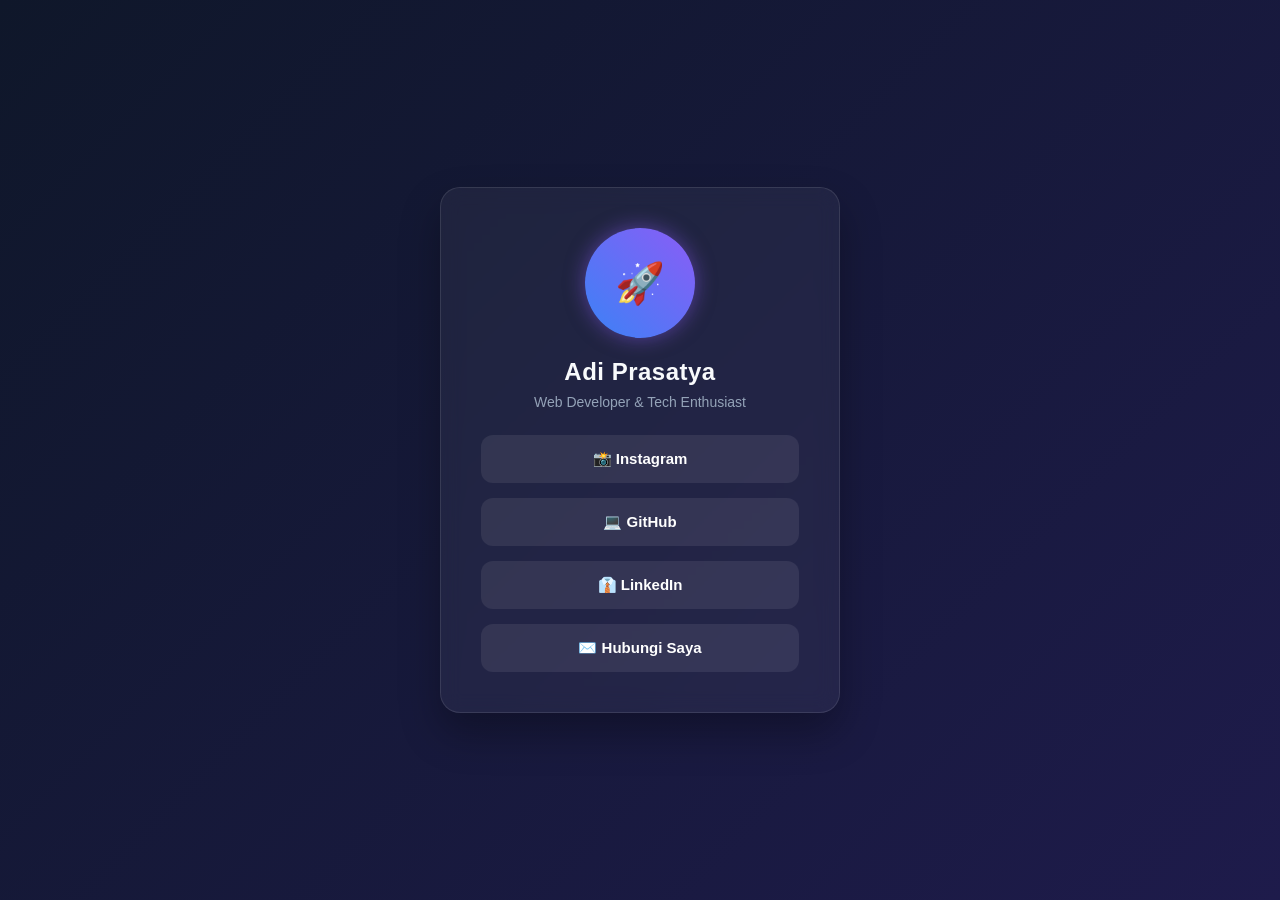
==== commit 6a4795ba: "Create index.html" ====
--- a/index.html
+++ b/index.html
@@ -1,214 +1,120 @@
-<!DOCTYPE html>
-<html lang="en">
-
-<head>
-    <meta charset="UTF-8">
-    <meta name="viewport" content="width=device-width, initial-scale=1.0">
-    <title>MUTIARA PRINTING</title>
-
-    <link rel="preconnect" href="https://fonts.googleapis.com">
-    <link rel="preconnect" href="https://fonts.gstatic.com" crossorigin>
-    <link href="https://fonts.googleapis.com/css2?family=Montserrat:ital,wght@0,100..900;1,100..900&display=swap"
-        rel="stylesheet">
-    <link rel="preconnect" href="https://fonts.googleapis.com">
-    <link
-        href="https://fonts.googleapis.com/css2?family=Cormorant+Garamond:wght@500;600&family=Jost:wght@400;500&display=swap"
-        rel="stylesheet">
-<!-- == Ini Untuk Tautan Ke Arah CSS ==  -->
-    <link rel="stylesheet" href="style.css">
-
-    <style>
-        html {
-            scroll-behavior: smooth;
-            scroll-padding-top: 80px;
-            /* Menghindari konten tertutup navbar melayang */
-        }
-    </style>
-</head>
-
-<body>
-
-    <a href="https://wa.me/6282359352541" class="whatsapp-floating" target="_blank">
-        <svg xmlns="http://www.w3.org/2000/svg" width="24" height="24" viewBox="0 0 24 24" fill="currentColor">
-            <path
-                d="M.057 24l1.687-6.163c-1.041-1.804-1.588-3.849-1.587-5.946C.06 5.348 5.397 0 11.93 0c3.166.001 6.143 1.233 8.384 3.476C22.557 5.72 23.786 8.7 23.783 11.864c-.004 6.582-5.342 11.93-11.875 11.93-2.003-.001-3.973-.507-5.729-1.474L0 24zm6.59-4.846c1.6.95 3.188 1.449 4.725 1.451 5.424.002 9.836-4.41 9.84-9.841.002-2.63-1.023-5.101-2.886-6.966C16.46 1.977 13.99 .953 11.927.953c-5.424 0-9.84 4.411-9.844 9.843-.002 1.76.474 3.486 1.378 5.018l-.997 3.64 3.73-.978zm11.417-4.577c-.29-.145-1.72-.848-1.987-.946-.266-.097-.46-.145-.654.145-.193.291-.747.946-.916 1.14-.168.193-.337.217-.627.072-2.312-1.153-3.712-2.193-5.2-4.75-.395-.68.395-.63 1.13-2.112.115-.23.057-.432-.028-.577-.086-.145-.653-1.574-.895-2.155-.236-.57-.477-.493-.654-.502-.17-.008-.364-.01-.557-.01-.193 0-.507.072-.772.361-.266.291-1.015.993-1.015 2.422 0 1.43 1.039 2.815 1.184 3.007.145.194 2.043 3.12 4.95 4.377.69.299 1.23.478 1.65.612.693.22 1.324.19 1.823.115.556-.083 1.72-.703 1.962-1.383.243-.68.243-1.26.17-1.383-.074-.124-.267-.196-.558-.341z" />
-        </svg>
-        <span>Hubungi Kami</span>
-    </a>
-
-    <header class="navbar" id="navbar">
-        <div class="navbar__inner">
-            <a href="#" class="navbar__logo">MUTIARA PRINTING</a>
-
-            <nav class="navbar__nav" id="navMenu">
-                <a href="#">Beranda</a>
-                <a href="#services">Layanan</a>
-                <a href="#gallery">Galeri</a>
-                <a href="https://wa.me/6282359352541" target="_blank">Kontak</a>
-            </nav>
-
-            <button class="navbar__toggle" id="navToggle" aria-label="Buka menu" aria-expanded="false">
-                <span></span>
-                <span></span>
-                <span></span>
-            </button>
-        </div>
-    </header>
-    <!-- === Ini Untuk Halaman Awal Masuk Isi Background Banner === -->
-    <section class="hero">
-        <img src="BackgroundOpening.avif" alt="Gambar Latar Belakang" class="hero__img">
-        <div class="hero__overlay">
-            Kami Adalah Mutiara Printing Yang Bergerak Di Media Percetakan
-        </div>
-    </section>
-    <!-- === Ini Inti Isi Halaman Untuk Web Isi Cards sama Grid Porotofolio Galeri === -->
-    <main class="parents-container-main">
-        <section class="parents-conatiner-core">
-            <!-- === Ini Judulnya Sebagai Elemen Penanda === -->
-            <div id="services" class="services-header">
-                <span class="services-sub">/ APA YANG KITA LAYANI?</span>
-                <h2 class="services-title">Saat ini kita melayani beberapa jasa sebagai berikut.</h2>
-            </div>
-            <!-- === Ini Isi Halaman Web Grid Cards Di Bagian "/Apa Di Layanin ?" === -->
-            <div class="services-grid">
-                <div class="service-item">
-                    <div class="service-icon">
-                        <img src="icon.png" alt="" class="icon">
-                    </div>
-                    <h3 class="service-name">Note book</h3>
-                    <p class="service-desc">Cetak notebook kustom untuk kebutuhan seminar, kantor, atau souvenir dengan
-                        jilid rapi dan kualitas kertas premium.</p>
-                    <span>Klik Disini Untuk Melanjutkan</span>
-                </div>
-
-                <div class="service-item">
-                    <div class="service-icon">
-                        <img src="icon.png" alt="" class="icon">
-                    </div>
-                    <h3 class="service-name">Sablon Baju</h3>
-                    <p class="service-desc">Layanan sablon kaos dan baju komunitas dengan tinta berkualitas tinggi,
-                        warna tajam, awet, dan tidak mudah pecah.</p>
-                    <span>Klik Disini Untuk Melanjutkan</span>
-                </div>
-
-                <div class="service-item">
-                    <div class="service-icon">
-                        <img src="icon.png" alt="" class="icon">
-                    </div>
-                    <h3 class="service-name">Sticker</h3>
-                    <p class="service-desc">Cetak stiker label produk atau komunitas dengan bahan anti air (vinyl) yang
-                        potongannya presisi sesuai desainmu.</p>
-                    <span>Klik Disini Untuk Melanjutkan</span>
-                </div>
-
-                <div class="service-item">
-                    <div class="service-icon">
-                        <img src="icon.png" alt="" class="icon">
-                    </div>
-                    <h3 class="service-name">Kalendar</h3>
-                    <p class="service-desc">Media promosi tahunan yang efektif. Tersedia kalender dinding dan meja
-                        dengan desain kustom yang menarik.</p>
-                    <span>Klik Disini Untuk Melanjutkan</span>
-                </div>
-
-                <div class="service-item">
-                    <div class="service-icon">
-                        <img src="icon.png" alt="" class="icon">
-                    </div>
-                    <h3 class="service-name">Name tag</h3>
-                    <p class="service-desc">Pembuatan name tag akrilik atau kuningan yang rapi dan elegan untuk
-                        kebutuhan profesional karyawan perusahaan.</p>
-                    <span>Klik Disini Untuk Melanjutkan</span>
-                </div>
-
-                <div class="service-item">
-                    <div class="service-icon">
-                        <img src="icon.png" alt="" class="icon">
-                    </div>
-                    <h3 class="service-name">Spanduk</h3>
-                    <p class="service-desc">Cetak spanduk dan baliho outdoor ukuran besar dengan bahan tebal, warna
-                        cerah, dan tahan segala cuaca.</p>
-                    <span>Klik Disini Untuk Melanjutkan</span>
-                </div>
-            </div>
-            
-            <!-- === Ini Judulnya Sebagai Elemen Penanda === -->
-            <div id="gallery" class="services-header">
-                <span class="services-sub">/ DOKUMENTASI SELAMA PENGERJAAN</span>
-                <h2 class="services-title">Dokumentasi Dari Owner Kami</h2>
-            </div>
-            <!-- === Ini Isi Halaman Grid Cards Untuk Dokumentasi Gambar Saya Taruh === -->
-            <div class="gallery-grid">
-                <div class="gallery-item"><img src="sablonbaju.jpeg" alt="Portfolio 1"></div>
-                <div class="gallery-item"><img src="standing-banner.jpeg" alt="Portfolio 2"></div>
-                <div class="gallery-item"><img src="note-book.jpeg" alt="Portfolio 3"></div>
-                <div class="gallery-item"><img src="kupon-qurban.jpeg" alt="Portfolio 4"></div>
-                <div class="gallery-item"><img src="nametag.jpeg" alt="Portfolio 5"></div>
-                <div class="gallery-item"><img src="bajusablonkedua.jpeg" alt="Portfolio 6"></div>
-                <div class="gallery-item"><img src="tasbelanja.jpeg" alt="Portfolio 7"></div>
-                <div class="gallery-item"><img src="sablonbajuketiga.jpeg" alt="Portfolio 8"></div>
-                <div class="gallery-item"><img src="bukuhardcover.jpeg" alt="Portfolio 9"></div>
-            </div>
-
-            <div class="text-tittle-layanan-mutiaraprinting">
-                <h3 class="tittle-layanan-mutiaraprinting">/ SELENGKAPNYA LAYANAN KAMI</h3>
-            </div>
-
-            <div class="card-horizontal">
-                <div class="card-horizontal__image-wrapper">
-                    <img src="backround2.jpg" alt="Sampel Cetakan" class="card-horizontal__img">
-                </div>
-                <div class="card-horizontal__content">
-                    <span class="card-horizontal__tag">MUTIARA PRINTING</span>
-                    <h2 class="card-horizontal__title">Kami Juga Melayani Berbagai Media Percetakan</h2>
-                    <p class="card-horizontal__desc">✔️ Note book, Invoice book, Name Tag, Buku tabungan</p>
-                    <p class="card-horizontal__desc">✔️ Folder Map, sablon baju, kupon, sticker, Kalendar</p>
-                    <p class="card-horizontal__desc">✔️ spanduk, Amplop, Cover Book, Name Tag, Hang Tag</p>
-                    <p class="card-horizontal__desc">Dan Masih Banyak Lagi, Anda Bisa Kontak Di Bawah Ini Untuk
-                        Selengkapnya 👇</p>
-                    <a href="https://wa.me/6282359352541" target="_blank" class="card-horizontal__btn">Pesan Sekarang
-                        via WA</a>
-                </div>
-            </div>
-
-        </section>
-    </main>
-    <!-- === Ini Pake Penutupnya Yaitu Footer di halaman web paling bawah === -->
-    <footer class="footer">
-        <div class="footer-container">
-            <div class="footer-column">
-                <h3>Layanan</h3>
-                <ul>
-                    <li><a href="#">Menanggani Berbagai Percetakan</a></li>
-                    <li><a href="#">Orderan</a></li>
-                    <li><a href="#">Pengantaran</a></li>
-                </ul>
-            </div>
-            <div class="footer-column">
-                <h3>Bantuan</h3>
-                <ul>
-                    <li><a href="https://wa.me/6282359352541" target="_blank">WhatsApp</a></li>
-                    <li><a href="https://wa.me/6282359352541" target="_blank">Contact</a></li>
-                    <li><a href="#">Email</a></li>
-                </ul>
-            </div>
-            <div class="footer-column">
-                <h3>Social Media</h3>
-                <ul>
-                    <li><a href="#">Instagram</a></li>
-                    <li><a href="#">Twitter</a></li>
-                    <li><a href="#">Facebook</a></li>
-                </ul>
-            </div>
-        </div>
-        <div class="footer-bottom">
-            <p>© 2026 Mutiara Printing. Semua hak cipta dilindungi undang-undang.</p>
-        </div>
-    </footer>
-
-</body>
-
-<!-- Ini Untuk Arahin Ke JavaScript Kode Fungsi -->
-<script src="script.js"></script>
-
-</html>+<!DOCTYPE html>
+<html lang="id">
+<head>
+    <meta charset="UTF-8">
+    <meta name="viewport" content="width=device-width, initial-scale=1.0">
+    <title>Halo, Ini Duniamu!</title>
+    <style>
+        /* --- CSS STYLING --- */
+        * {
+            margin: 0;
+            padding: 0;
+            box-sizing: border-box;
+            font-family: 'Segoe UI', Tahoma, Geneva, Verdana, sans-serif;
+        }
+
+        body {
+            background: linear-gradient(135deg, #0f172a, #1e1b4b);
+            color: #f8fafc;
+            display: flex;
+            justify-content: center;
+            align-items: center;
+            min-height: 100vh;
+            padding: 20px;
+        }
+
+        .card {
+            background: rgba(255, 255, 255, 0.05);
+            backdrop-filter: blur(10px);
+            border: 1px solid rgba(255, 255, 255, 0.1);
+            padding: 40px;
+            border-radius: 20px;
+            width: 100%;
+            max-width: 400px;
+            text-align: center;
+            box-shadow: 0 20px 40px rgba(0, 0, 0, 0.3);
+            animation: fadeIn 1s ease-in-out;
+        }
+
+        .profile-img {
+            width: 110px;
+            height: 110px;
+            border-radius: 50%;
+            background: linear-gradient(45deg, #3b82f6, #8b5cf6);
+            margin: 0 auto 20px;
+            display: flex;
+            justify-content: center;
+            align-items: center;
+            font-size: 40px;
+            box-shadow: 0 0 20px rgba(139, 92, 246, 0.5);
+        }
+
+        h1 {
+            font-size: 24px;
+            margin-bottom: 8px;
+            font-weight: 700;
+            letter-spacing: 0.5px;
+        }
+
+        p {
+            color: #94a3b8;
+            font-size: 14px;
+            margin-bottom: 25px;
+        }
+
+        .links {
+            display: flex;
+            flex-direction: column;
+            gap: 15px;
+        }
+
+        .btn {
+            text-decoration: none;
+            color: #ffffff;
+            background: rgba(255, 255, 255, 0.08);
+            padding: 14px;
+            border-radius: 12px;
+            font-weight: 600;
+            font-size: 15px;
+            transition: all 0.3s ease;
+            border: 1px solid transparent;
+        }
+
+        .btn:hover {
+            background: linear-gradient(90deg, #3b82f6, #8b5cf6);
+            transform: translateY(-3px);
+            box-shadow: 0 10px 20px rgba(59, 130, 246, 0.4);
+            border-color: rgba(255, 255, 255, 0.2);
+        }
+
+        /* --- ANIMASI --- */
+        @keyframes fadeIn {
+            from {
+                opacity: 0;
+                transform: translateY(20px);
+            }
+            to {
+                opacity: 1;
+                transform: translateY(0);
+            }
+        }
+    </style>
+</head>
+<body>
+
+    <div class="card">
+        <div class="profile-img">🚀</div>
+        
+        <h1>Adi Prasatya</h1>
+        <p>Web Developer & Tech Enthusiast</p>
+        
+        <div class="links">
+            <a href="https://instagram.com" target="_blank" class="btn">📸 Instagram</a>
+            <a href="https://github.com" target="_blank" class="btn">💻 GitHub</a>
+            <a href="https://linkedin.com" target="_blank" class="btn">👔 LinkedIn</a>
+            <a href="mailto:emailmu@gmail.com" class="btn">✉️ Hubungi Saya</a>
+        </div>
+    </div>
+
+</body>
+</html>
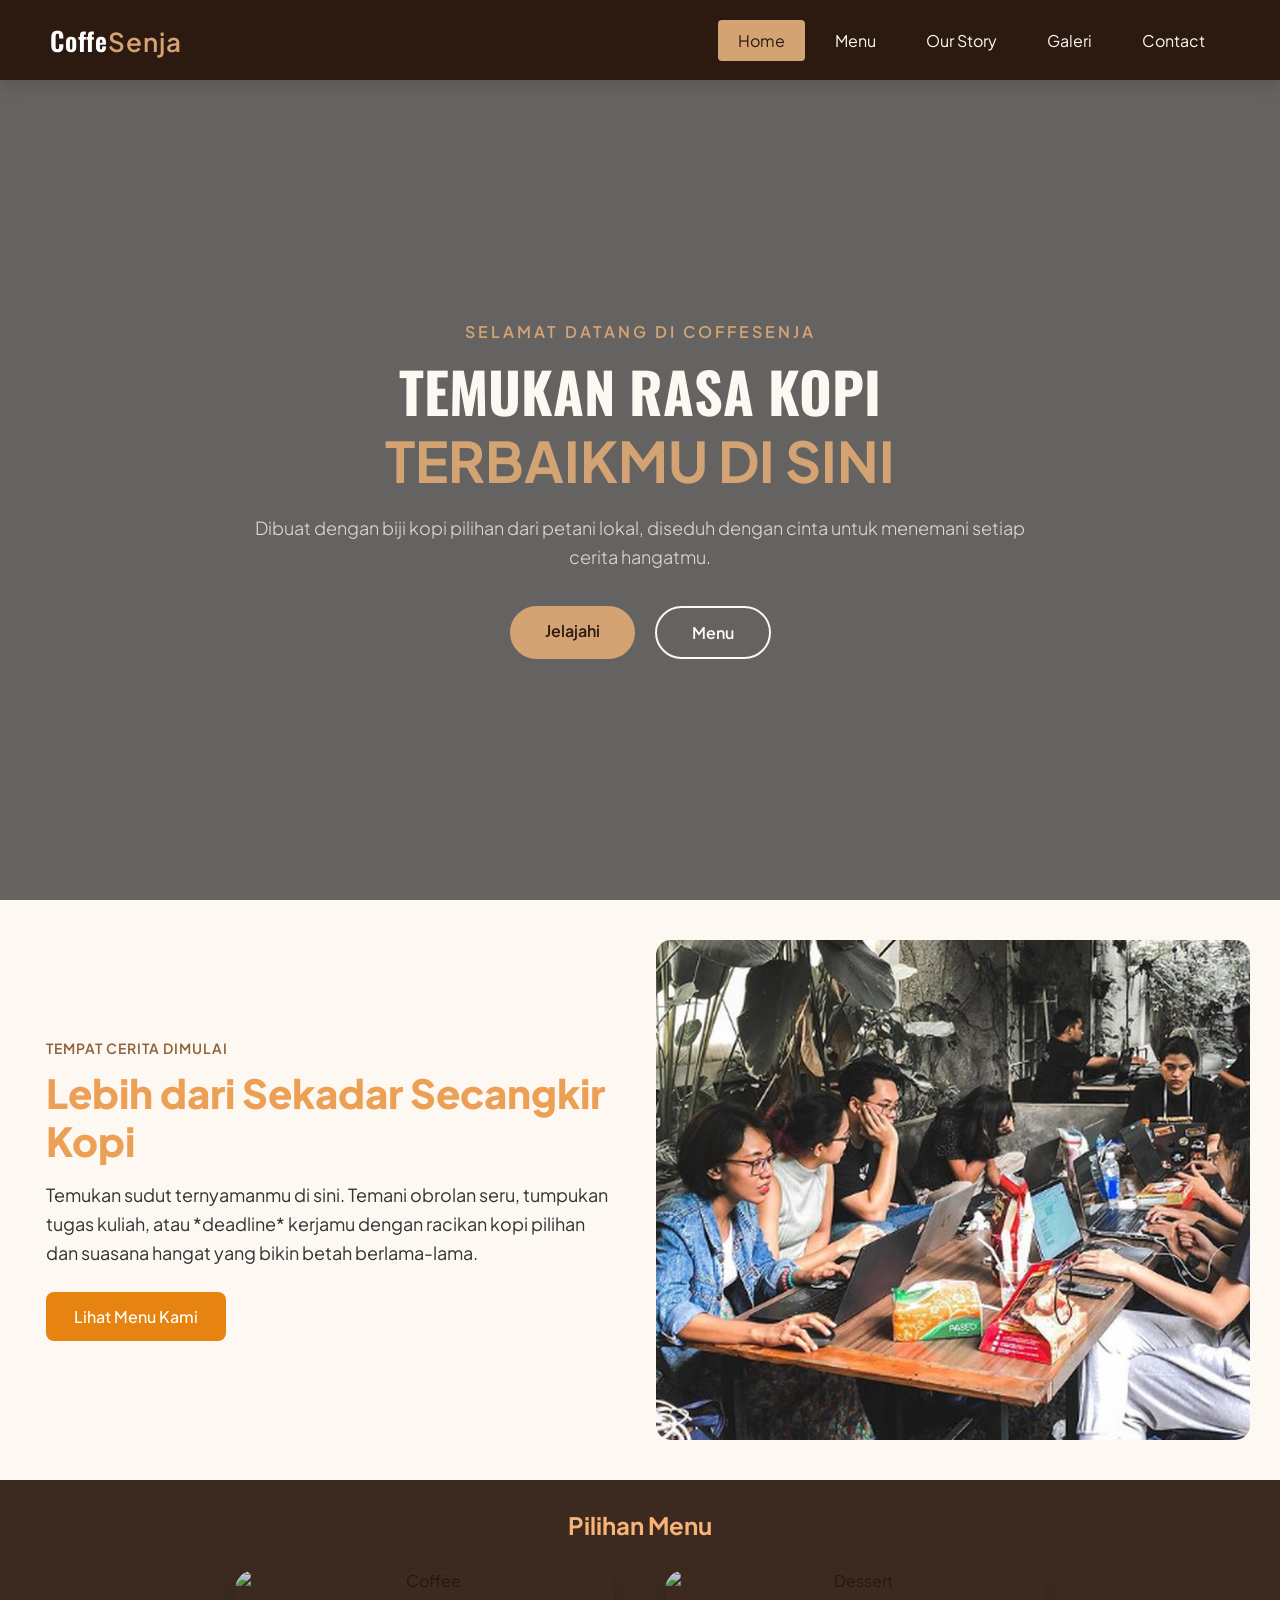
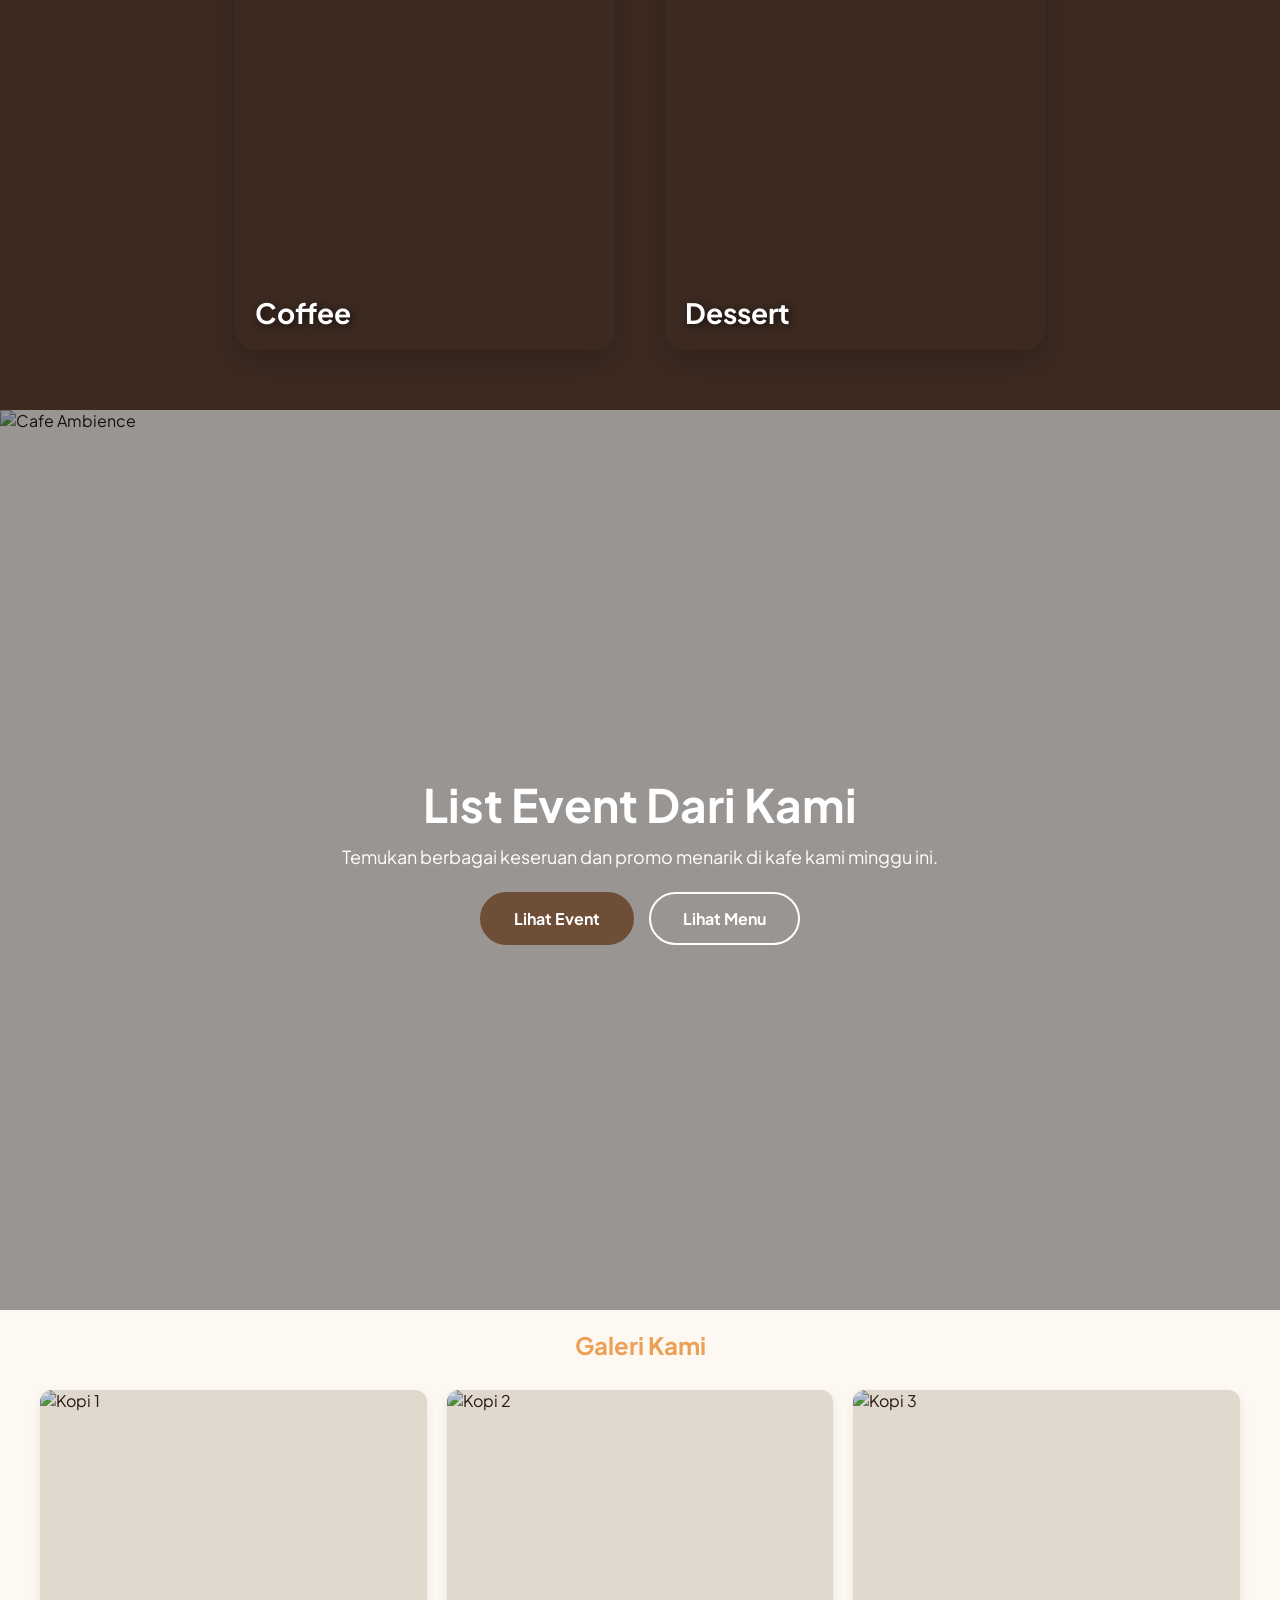
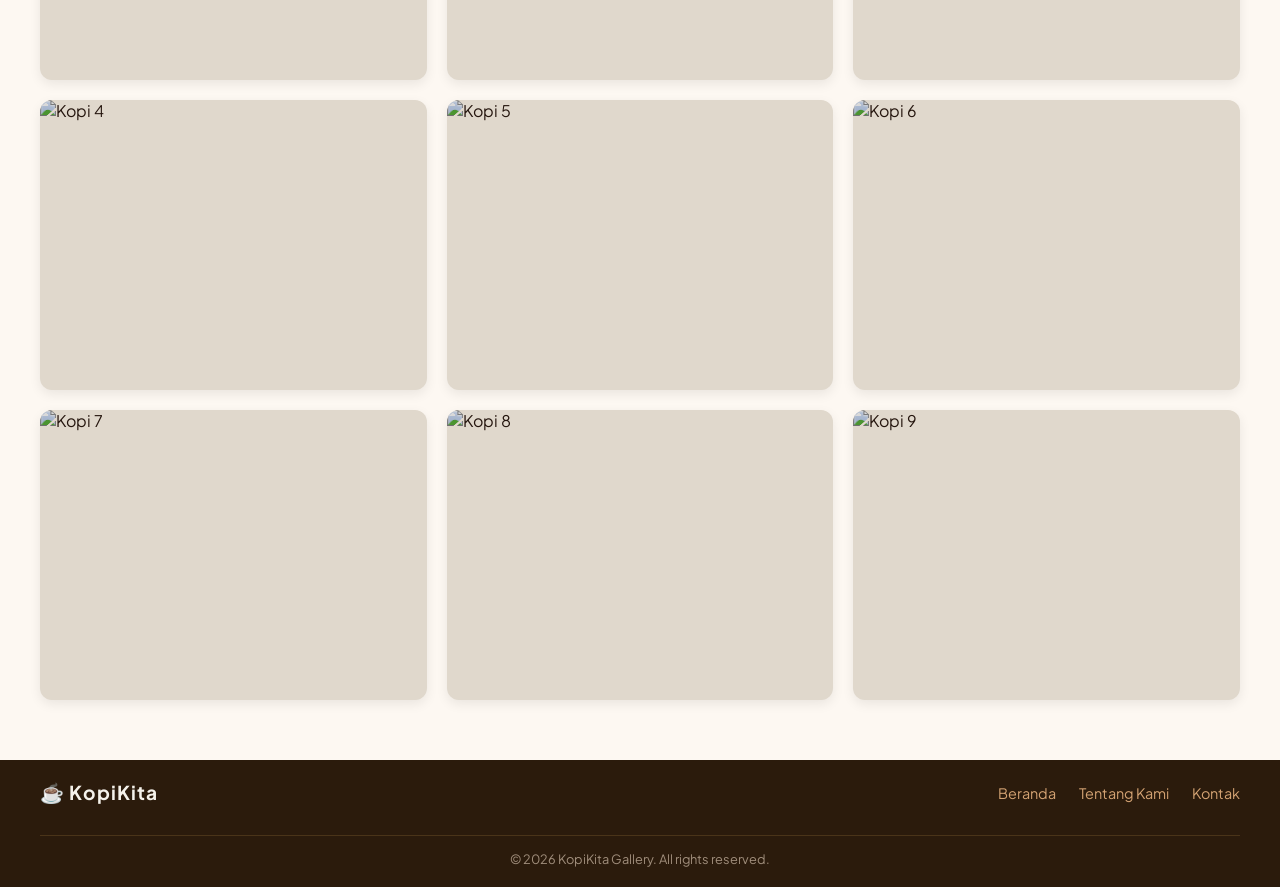
==== commit 8be7625a: "Rename app_kedai.html to index.html" ====
--- a/index.html
+++ b/index.html
@@ -1,120 +1,188 @@
-<!DOCTYPE html>
-<html lang="id">
-<head>
-    <meta charset="UTF-8">
-    <meta name="viewport" content="width=device-width, initial-scale=1.0">
-    <title>Halo, Ini Duniamu!</title>
-    <style>
-        /* --- CSS STYLING --- */
-        * {
-            margin: 0;
-            padding: 0;
-            box-sizing: border-box;
-            font-family: 'Segoe UI', Tahoma, Geneva, Verdana, sans-serif;
-        }
-
-        body {
-            background: linear-gradient(135deg, #0f172a, #1e1b4b);
-            color: #f8fafc;
-            display: flex;
-            justify-content: center;
-            align-items: center;
-            min-height: 100vh;
-            padding: 20px;
-        }
-
-        .card {
-            background: rgba(255, 255, 255, 0.05);
-            backdrop-filter: blur(10px);
-            border: 1px solid rgba(255, 255, 255, 0.1);
-            padding: 40px;
-            border-radius: 20px;
-            width: 100%;
-            max-width: 400px;
-            text-align: center;
-            box-shadow: 0 20px 40px rgba(0, 0, 0, 0.3);
-            animation: fadeIn 1s ease-in-out;
-        }
-
-        .profile-img {
-            width: 110px;
-            height: 110px;
-            border-radius: 50%;
-            background: linear-gradient(45deg, #3b82f6, #8b5cf6);
-            margin: 0 auto 20px;
-            display: flex;
-            justify-content: center;
-            align-items: center;
-            font-size: 40px;
-            box-shadow: 0 0 20px rgba(139, 92, 246, 0.5);
-        }
-
-        h1 {
-            font-size: 24px;
-            margin-bottom: 8px;
-            font-weight: 700;
-            letter-spacing: 0.5px;
-        }
-
-        p {
-            color: #94a3b8;
-            font-size: 14px;
-            margin-bottom: 25px;
-        }
-
-        .links {
-            display: flex;
-            flex-direction: column;
-            gap: 15px;
-        }
-
-        .btn {
-            text-decoration: none;
-            color: #ffffff;
-            background: rgba(255, 255, 255, 0.08);
-            padding: 14px;
-            border-radius: 12px;
-            font-weight: 600;
-            font-size: 15px;
-            transition: all 0.3s ease;
-            border: 1px solid transparent;
-        }
-
-        .btn:hover {
-            background: linear-gradient(90deg, #3b82f6, #8b5cf6);
-            transform: translateY(-3px);
-            box-shadow: 0 10px 20px rgba(59, 130, 246, 0.4);
-            border-color: rgba(255, 255, 255, 0.2);
-        }
-
-        /* --- ANIMASI --- */
-        @keyframes fadeIn {
-            from {
-                opacity: 0;
-                transform: translateY(20px);
-            }
-            to {
-                opacity: 1;
-                transform: translateY(0);
-            }
-        }
-    </style>
-</head>
-<body>
-
-    <div class="card">
-        <div class="profile-img">🚀</div>
-        
-        <h1>Adi Prasatya</h1>
-        <p>Web Developer & Tech Enthusiast</p>
-        
-        <div class="links">
-            <a href="https://instagram.com" target="_blank" class="btn">📸 Instagram</a>
-            <a href="https://github.com" target="_blank" class="btn">💻 GitHub</a>
-            <a href="https://linkedin.com" target="_blank" class="btn">👔 LinkedIn</a>
-            <a href="mailto:emailmu@gmail.com" class="btn">✉️ Hubungi Saya</a>
-        </div>
-    </div>
-
-</body>
-</html>
+<!DOCTYPE html>
+<html lang="id">
+
+<head>
+  <meta charset="UTF-8">
+  <meta name="viewport" content="width=device-width, initial-scale=1.0">
+  <title>CoffeSenja</title>
+  <!-- Tambahan Google Fonts biar font-nya estetik ala cafe -->
+  <link href="https://fonts.googleapis.com/css2?family=Oswald:wght@500&family=Poppins:wght@300;400;500&display=swap"
+    rel="stylesheet">
+  <link rel="stylesheet" href="app_kedai.css">
+  <link rel="preconnect" href="https://fonts.googleapis.com">
+  <link rel="preconnect" href="https://fonts.gstatic.com" crossorigin>
+  <link href="https://fonts.googleapis.com/css2?family=Oswald:wght@200..700&display=swap" rel="stylesheet">
+  <link rel="preconnect" href="https://fonts.googleapis.com">
+  <link rel="preconnect" href="https://fonts.gstatic.com" crossorigin>
+  <link
+    href="https://fonts.googleapis.com/css2?family=Oswald:wght@200..700&family=Plus+Jakarta+Sans:ital,wght@0,200..800;1,200..800&display=swap"
+    rel="stylesheet">
+
+  <!-- Trik CSS untuk membuat efek scroll menjadi halus -->
+  <style>
+    html {
+      scroll-behavior: smooth;
+    }
+  </style>
+</head>
+
+<body>
+
+  <nav class="navbar">
+    <!-- Logo Kedai Kopi -->
+    <div class="logo">Coffe<span>Senja</span></div>
+
+    <!-- Checkbox Trik untuk Hamburger -->
+    <input type="checkbox" id="click">
+    <label for="click" class="menu-btn">
+      <span class="bar"></span>
+      <span class="bar"></span>
+      <span class="bar"></span>
+    </label>
+
+    <!-- Menu Links -->
+    <ul class="nav-links">
+      <li><a class="active" href="#">Home</a></li>
+      <li><a href="#menu-kopi">Menu</a></li>
+      <li><a href="#tentang-kami">Our Story</a></li>
+      <li><a href="#galeri">Galeri</a></li>
+      <li><a href="#kontak">Contact</a></li>
+    </ul>
+  </nav>
+
+  <!-- HERO SECTION (Gambar ditimpa Teks & Tombol) -->
+  <header class="hero">
+    <div class="hero-content">
+      <h5>Selamat Datang di CoffeSenja</h5>
+      <h1>Temukan Rasa Kopi <br><span>Terbaikmu Di Sini</span></h1>
+      <p>Dibuat dengan biji kopi pilihan dari petani lokal, diseduh dengan cinta untuk menemani setiap cerita hangatmu.
+      </p>
+      <div class="hero-buttons">
+        <!-- href diarahkan ke ID section di bawah -->
+        <a href="#tentang-kami" class="btn btn-primary">Jelajahi</a>
+        <a href="#menu-kopi" class="btn btn-secondary">Menu</a>
+      </div>
+    </div>
+  </header>
+
+  <!-- Ditambahkan id="tentang-kami" -->
+  <section id="tentang-kami" class="konten-untuk-cards">
+    <div class="custom-card-container">
+      <!-- SISI KIRI: Konten Teks -->
+      <div class="card-content">
+        <span class="card-tag">Tempat Cerita Dimulai</span>
+        <h2 class="card-title">Lebih dari Sekadar Secangkir Kopi</h2>
+        <p class="card-text">
+          Temukan sudut ternyamanmu di sini. Temani obrolan seru, tumpukan tugas kuliah, atau *deadline* kerjamu dengan
+          racikan kopi pilihan dan suasana hangat yang bikin betah berlama-lama.
+        </p>
+        <a href="#menu-kopi" class="card-btn">Lihat Menu Kami</a>
+      </div>
+      <!-- SISI KANAN: Tempat Gambar -->
+      <div class="card-image-wrapper">
+        <img src="nugasnongrkrong.png" alt="Preview Konten" class="card-image" />
+      </div>
+    </div>
+  </section>
+
+  <!-- Ditambahkan id="menu-kopi" -->
+  <section id="menu-kopi" class="menu-opsi">
+    <h2 class="class-opsi-menu">Pilihan Menu</h2>
+
+    <div class="menu-card-container">
+      <div class="menu-card" onclick="window.location.href='coffee.html';">
+        <img src="https://images.unsplash.com/photo-1495474472287-4d71bcdd2085?w=600" alt="Coffee">
+        <div class="menu-card-title">Coffee</div>
+      </div>
+
+      <div class="menu-card" onclick="window.location.href='dessert.html';">
+        <img src="https://cdn.pixabay.com/photo/2022/11/08/05/06/bread-7577706_1280.jpg" alt="Dessert">
+        <div class="menu-card-title">Dessert</div>
+      </div>
+    </div>
+  </section>
+
+  <section class="event-section">
+    <!-- KONTEN STATIS -->
+    <div class="event-static-content">
+      <h2>List Event Dari Kami</h2>
+      <p>Temukan berbagai keseruan dan promo menarik di kafe kami minggu ini.</p>
+      <div class="event-buttons">
+        <a href="event.html" class="btn-event">Lihat Event</a>
+        <a href="menu.html" class="btn-menu">Lihat Menu</a>
+      </div>
+    </div>
+
+    <!-- SLIDER GAMBAR -->
+    <div class="event-slider-container">
+      <div class="event-slider">
+        <!-- Slide 1 -->
+        <div class="event-slide">
+          <img src="https://images.unsplash.com/photo-1554118811-1e0d58224f24?w=1200" alt="Cafe Ambience">
+        </div>
+        <!-- Slide 2 -->
+        <div class="event-slide">
+          <img src="https://images.unsplash.com/photo-1514432324607-a09d9b4aefdd?w=1200" alt="Barista Brew">
+        </div>
+        <!-- Slide 3 -->
+        <div class="event-slide">
+          <img src="https://images.unsplash.com/photo-1509042239860-f550ce710b93?w=1200" alt="Latte Art">
+        </div>
+        <!-- Slide 4 -->
+        <div class="event-slide">
+          <img src="https://images.unsplash.com/photo-1551024601-bec78aea704b?w=1200" alt="Sweet Pastry">
+        </div>
+        <!-- Slide 5 -->
+        <div class="event-slide">
+          <img src="https://images.unsplash.com/photo-1524350876685-274059332603?w=1200" alt="Work from Cafe">
+        </div>
+      </div>
+    </div>
+  </section>
+
+  <!-- Ditambahkan id="galeri" -->
+  <div id="galeri">
+    <h2 class="gallery-grid-tittle" style="text-align: center; margin-top: 20px; color: rgb(236 160 86);">Galeri Kami
+    </h2>
+    <div class="gallery-grid">
+      <!-- Card 1 sampai 9 tetap sama -->
+      <div class="gallery-card"><img src="https://images.unsplash.com/photo-1509042239860-f550ce710b93?q=80&w=600"
+          alt="Kopi 1"></div>
+      <div class="gallery-card"><img src="https://images.unsplash.com/photo-1497935586351-b67a49e012bf?q=80&w=600"
+          alt="Kopi 2"></div>
+      <div class="gallery-card"><img src="https://images.unsplash.com/photo-1534778101976-62847782c213?q=80&w=600"
+          alt="Kopi 3"></div>
+      <div class="gallery-card"><img src="https://images.unsplash.com/photo-1541167760496-1628856ab772?q=80&w=600"
+          alt="Kopi 4"></div>
+      <div class="gallery-card"><img src="https://images.unsplash.com/photo-1495474472287-4d71bcdd2085?q=80&w=600"
+          alt="Kopi 5"></div>
+      <div class="gallery-card"><img src="https://images.unsplash.com/photo-1578314675249-a6910f80cc4e?q=80&w=600"
+          alt="Kopi 6"></div>
+      <div class="gallery-card"><img src="https://images.unsplash.com/photo-1517701604599-bb29b565090c?q=80&w=600"
+          alt="Kopi 7"></div>
+      <div class="gallery-card"><img src="https://images.unsplash.com/photo-1511920170033-f8396924c348?q=80&w=600"
+          alt="Kopi 8"></div>
+      <div class="gallery-card"><img src="https://images.unsplash.com/photo-1514432324607-a09d9b4aefdd?q=80&w=600"
+          alt="Kopi 9"></div>
+    </div>
+  </div>
+
+  <!-- Ditambahkan id="kontak" -->
+  <footer id="kontak" class="main-footer">
+    <div class="footer-container">
+      <div class="footer-logo">☕ KopiKita</div>
+      <div class="footer-links">
+        <a href="#">Beranda</a>
+        <a href="#tentang-kami">Tentang Kami</a>
+        <a href="#kontak">Kontak</a>
+      </div>
+      <div class="footer-copyright">
+        &copy; 2026 KopiKita Gallery. All rights reserved.
+      </div>
+    </div>
+  </footer>
+
+ <script src="app.js"></script>
+</body>
+
+</html>
--- a/app_kedai.css
+++ b/app_kedai.css
@@ -0,0 +1,801 @@
+/* Reset & Font */
+* {
+    margin: 0;
+    padding: 0;
+    box-sizing: border-box;
+    font-family: 'Plus Jakarta Sans', sans-serif;
+}
+
+html {
+  overflow-x: hidden;
+  scroll-behavior: smooth;
+}
+
+body {
+    background-color: #fdf8f2;
+    color: #2c1a11; /* Teks cokelat espresso gelap agar kontras */
+}
+
+/* ==========================================================================
+   DESKTOP VERSION (Default - Tema Kopi)
+   ========================================================================== */
+.navbar {
+    display: flex;
+    height: 80px;
+    width: 100%;
+    background: #2c1a11; /* Cokelat Espresso Gelap */
+    align-items: center;
+    justify-content: space-between;
+    padding: 0 50px;
+    position: relative;
+    box-shadow: 0 4px 15px rgba(0,0,0,0.15);
+}
+
+.navbar .logo {
+    color: #fff;
+    font-size: 26px;
+    font-family: 'Oswald', sans-serif;
+    letter-spacing: 1px;
+    font-weight: 600;
+}
+
+.navbar .logo span {
+    color: #d4a373; /* Warna Cokelat Latte/Krem */
+}
+
+.navbar ul {
+    display: flex;
+    list-style: none;
+}
+
+.navbar ul li {
+    margin: 0 5px;
+}
+
+.navbar ul li a {
+    color: #fcf8f2;
+    text-decoration: none;
+    font-size: 16px;
+    font-weight: 400;
+    padding: 10px 20px;
+    border-radius: 4px;
+    transition: all 0.3s ease;
+}
+
+.navbar ul li a:hover,
+.navbar ul li a.active {
+    color: #2c1a11;
+    background: #d4a373; /* Efek hover warna latte */
+}
+
+#click, .menu-btn {
+    display: none;
+}
+
+/* ==========================================================================
+   TABLET VERSION
+   ========================================================================== */
+@media (max-width: 992px) {
+    .navbar {
+        padding: 0 30px;
+    }
+    .navbar ul li a {
+        font-size: 15px;
+        padding: 8px 12px;
+    }
+}
+
+/* ==========================================================================
+   MOBILE VERSION (Menu Tarik Kebawah / Dropdown)
+   ========================================================================== */
+@media (max-width: 768px) {
+    .menu-btn {
+        display: block;
+        cursor: pointer;
+    }
+    
+    .menu-btn .bar {
+        display: block;
+        width: 25px;
+        height: 3px;
+        margin: 5px auto;
+        transition: all 0.3s ease;
+        background: #d4a373; /* Warna hamburger matching tema */
+    }
+
+    /* Set menu links bertumpuk vertikal & sembunyikan ke atas */
+    .navbar .nav-links {
+        position: absolute;
+        top: 80px;
+        left: 0;
+        width: 100%;
+        background: #362217; /* Warna cokelat sedikit lebih terang saat drop down */
+        display: flex;
+        flex-direction: column;
+        text-align: center;
+        max-height: 0; /* Kunci utama: Mulai dari tinggi 0 agar sembunyi */
+        overflow: hidden; /* Sembunyikan konten di dalamnya */
+        transition: max-height 0.4s ease-in-out; /* Efek tarikan mulus */
+        box-shadow: 0 10px 15px rgba(0,0,0,0.2);
+        z-index: 999;
+    }
+
+    /* Ketika hamburger di-klik, tinggi menu ditarik ke bawah */
+    #click:checked ~ .nav-links {
+        max-height: 350px; /* Sesuaikan dengan total tinggi link menu Anda */
+    }
+
+    .navbar ul li {
+        width: 100%;
+        margin: 0; /* Reset margin */
+    }
+
+    .navbar ul li a {
+        display: block;
+        padding: 18px 0;
+        font-size: 18px;
+        border-radius: 0;
+        border-bottom: 1px solid rgba(212, 163, 115, 0.1); /* Garis pembatas tipis */
+    }
+
+    /* Animasi Tombol Hamburger jadi Silang (X) */
+    #click:checked ~ .menu-btn .bar:nth-child(2) {
+        opacity: 0;
+    }
+    #click:checked ~ .menu-btn .bar:nth-child(1) {
+        transform: translateY(8px) rotate(45deg);
+    }
+    #click:checked ~ .menu-btn .bar:nth-child(3) {
+        transform: translateY(-8px) rotate(-45deg);
+    }
+}
+
+
+/* ==========================================================================
+   HERO / BANNER UTAMA (Desktop Style)
+   ========================================================================== */
+.hero {
+    height: calc(100vh - 80px); /* Memenuhi layar dikurangi tinggi navbar */
+    width: 100%;
+    /* Menggunakan gambar kopi estetik dari Unsplash & ditimpa overlay gelap linear-gradient */
+    background: linear-gradient(rgba(0, 0, 0, 0.6), rgba(0, 0, 0, 0.6)), 
+                url('https://images.unsplash.com/photo-1507133750040-4a8f57021571?q=80&w=1600&auto=format&fit=crop') no-repeat center center/cover;
+    display: flex;
+    align-items: center;
+    justify-content: center;
+    text-align: center;
+    padding: 0 20px;
+}
+
+.hero-content {
+    max-width: 800px;
+    color: #fcf8f2;
+}
+
+.hero-content h5 {
+    font-size: 16px;
+    color: #d4a373; /* Warna Latte */
+    text-transform: uppercase;
+    letter-spacing: 3px;
+    margin-bottom: 15px;
+    font-weight: 600;
+}
+
+.hero-content h1 {
+    font-family: 'Oswald', sans-serif;
+    font-size: 56px;
+    line-height: 1.2;
+    margin-bottom: 20px;
+    text-transform: uppercase;
+}
+
+.hero-content h1 span {
+    color: #d4a373;
+}
+
+.hero-content p {
+    font-size: 18px;
+    margin-bottom: 35px;
+    font-weight: 300;
+    line-height: 1.6;
+    color: #e3dcd5;
+}
+
+/* TOMBOL-TOMBOL (Buttons) */
+.hero-buttons {
+    display: flex;
+    justify-content: center;
+    gap: 20px;
+}
+
+.btn {
+    display: inline-block;
+    padding: 14px 35px;
+    font-size: 16px;
+    font-weight: 600;
+    text-decoration: none;
+    border-radius: 50px; /* Bikin tombol lonjong estetik */
+    transition: all 0.3s ease;
+}
+
+.btn-primary {
+    background: #d4a373;
+    color: #2c1a11;
+}
+
+.btn-primary:hover {
+    background: #b58353;
+    transform: translateY(-3px);
+}
+
+.btn-secondary {
+    background: transparent;
+    color: #fcf8f2;
+    border: 2px solid #fcf8f2;
+}
+
+.btn-secondary:hover {
+    background: #fcf8f2;
+    color: #2c1a11;
+    transform: translateY(-3px);
+}
+
+
+/*=================================================================================
+Section untuk cards Landing Page (CARDS KONTEN KIRI)
+*=================================================================================*/
+.konten-untuk-cards {
+  margin: 40px 30px;
+}
+
+/* --- CONTAINER UTAMA --- */
+.custom-card-container {
+  width: 100%;
+  display: flex;
+  flex-direction: row; /* Kiri teks, kanan gambar */
+  gap: 32px; /* Jarak pisah antara teks dan gambar */
+  margin: 32px 0;
+  font-family: 'Plus Jakarta Sans', sans-serif; /* Penerapan font di sini */
+  box-sizing: border-box;
+}
+
+/* SISI KIRI: Konten Teks */
+.card-content {
+  width: 50%;
+  min-height: 500px; 
+  display: flex;
+  flex-direction: column;
+  justify-content: center;
+  box-sizing: border-box;
+  padding: 16px; 
+}
+
+.card-tag {
+  color: #8c6239;
+  font-size: 14px;
+  font-weight: 600;
+  text-transform: uppercase;
+  letter-spacing: 1px;
+  margin-bottom: 12px;
+}
+
+.card-title {
+  color: rgb(236 160 86);
+  font-size: 40px;
+  font-weight: 800;
+  line-height: 1.2;
+  margin: 0 0 16px 0;
+}
+
+.card-text {
+  color: #333;
+  font-size: 18px;
+  line-height: 1.6;
+  margin: 0 0 24px 0;
+}
+
+.card-btn {
+  display: inline-block;
+  background-color: #e78311;
+  color: #ffffff;
+  text-decoration: none;
+  font-weight: 500;
+  padding: 14px 28px;
+  border-radius: 8px;
+  width: fit-content;
+}
+
+/* SISI KANAN: Gambar */
+.card-image-wrapper {
+  width: 50%;
+  position: relative;
+}
+
+.card-image {
+  position: absolute;
+  top: 0;
+  left: 0;
+  width: 100%;
+  height: 100%;
+  object-fit: cover; 
+  object-position: center;
+  border-radius: 15px; 
+}
+
+
+/* --- RESPONSIVE: TABLET (Layar di bawah 1024px) --- */
+@media (max-width: 1024px) {
+  .card-content {
+    min-height: 400px;
+  }
+  
+  .card-title {
+    font-size: 32px;
+  }
+}
+
+
+/* --- RESPONSIVE: MOBILE (Layar di bawah 768px) --- */
+@media (max-width: 768px) {
+  /* ==========================================================================
+     PERBAIKAN BANNER UTAMA (HERO) DI MOBILE 
+     ========================================================================== */
+  .hero {
+    height: auto; 
+    min-height: 500px; 
+    padding: 60px 20px; 
+    background-size: cover; 
+    background-position: center center;
+  }
+
+  .hero-content h1 {
+    font-size: 36px; 
+    margin-bottom: 15px;
+  }
+
+  .hero-content p {
+    font-size: 15px; 
+    margin-bottom: 25px;
+  }
+
+  .hero-buttons {
+    flex-direction: column; 
+    gap: 12px;
+    align-items: center;
+  }
+
+  .btn {
+    width: 100%; 
+    max-width: 280px; 
+    padding: 12px 25px;
+  }
+
+  /* ==========================================================================
+     LAYOUT CARDS KONTEN KIRI DI MOBILE (Urutan Gambar Duluan)
+     ========================================================================== */
+  .custom-card-container {
+    flex-direction: column; 
+    gap: 24px;
+    font-family: 'Plus Jakarta Sans', sans-serif; /* Penerapan font di sini */
+  }
+
+  /* Mengatur urutan element */
+  .card-image-wrapper {
+    width: 100%; 
+    height: 300px; /* Tinggi box gambar saat di HP */
+    order: 1; /* Angka lebih kecil, naik ke posisi pertama (atas) */
+  }
+
+  .card-content {
+    width: 100%;
+    min-height: auto;
+    padding: 8px;
+    order: 2; /* Angka lebih besar, turun ke posisi kedua (bawah) */
+  }
+
+  .card-title {
+    font-size: 28px;
+  }
+  
+  .card-image {
+    position: relative; 
+    height: 100%;
+  }
+}
+
+
+/*=================================================================================
+Section untuk cards Landing Page (CARDS KONTEN KIRI)
+*=================================================================================*/
+.menu-opsi {
+  margin: 0px;
+  text-align: center;
+  background: #3c2a21;
+  padding: 30px 0px;  
+}
+
+.class-opsi-menu {
+  font-family: 'Plus Jakarta Sans', sans-serif; /* Penerapan font di sini */
+  color: #f7b474;
+  
+}
+
+
+
+.menu-card-container {
+    display: flex;
+    gap: 50px;
+    flex-wrap: wrap;
+    justify-content: center;
+    padding: 30px 0px;
+}
+
+.menu-card {
+    position: relative;
+    width: 380px;
+    height: 380px;
+    border-radius: 20px;
+    overflow: hidden;
+    cursor: pointer;
+    box-shadow: 0 10px 25px rgba(0, 0, 0, 0.2);
+    transition: transform 0.3s ease;
+}
+
+.menu-card:hover {
+    transform: scale(1.05);
+}
+
+.menu-card img {
+    width: 100%;
+    height: 100%;
+    object-fit: cover;
+    display: block;
+    filter: brightness(0.85);
+}
+
+.menu-card-title {
+    position: absolute;
+    bottom: 20px;
+    left: 20px;
+    color: #fff;
+    font-size: 28px;
+    font-weight: bold;
+    text-shadow: 2px 2px 8px rgba(0, 0, 0, 0.7);
+}
+
+
+/* =========================
+   Tablet (≤ 992px)
+========================= */
+@media (max-width: 992px) {
+    .menu-card {
+        width: 400px;
+        height: 400px;
+    }
+
+    .menu-card-title {
+        font-size: 1.7rem;
+    }
+}
+
+/* =========================
+   Mobile (≤ 768px)
+========================= */
+@media (max-width: 768px) {
+    .menu-card-container {
+        flex-direction: column;
+        align-items: center;
+        gap: 30px;
+        margin: 0px 20px;
+    }
+
+    .menu-card {
+        width: 90%;
+        max-width: 360px;
+        height: 360px;
+    }
+
+    .menu-card-title {
+        font-size: 1.5rem;
+        bottom: 15px;
+        left: 15px;
+    }
+}
+
+/* =========================
+   Small Mobile (≤ 480px)
+========================= */
+@media (max-width: 480px) {
+    .menu-card {
+        width: 100%;
+        height: 220px;
+        border-radius: 16px;
+    }
+
+    .menu-card-title {
+        font-size: 1.3rem;
+    }
+}
+
+
+
+
+
+
+
+
+
+
+
+
+
+
+
+
+/* =======================================================
+   UNTUK BAGIAN CLASS EVENT
+   ======================================================= */
+
+* {
+  box-sizing: border-box;
+  margin: 0;
+  padding: 0;
+}
+
+/* Base Section */
+.event-section {
+  width: 100%;
+  overflow: hidden;
+  position: relative; /* Penting untuk acuan konten statis */
+}
+
+/* =======================================================
+   BARU: KONTEN STATIS DI TENGAH (DIAM TIDAK BERGULIR)
+   ======================================================= */
+.event-static-content {
+  position: absolute;
+  top: 0;
+  left: 0;
+  width: 100%;
+  height: 100%;
+  z-index: 10; /* Berada di atas slider gambar */
+  
+  /* Flexbox untuk menaruh konten tepat di tengah layar */
+  display: flex;
+  flex-direction: column;
+  justify-content: center;
+  align-items: center;
+  text-align: center;
+  
+  /* Overlay gelap transparan agar tulisan jelas terbaca */
+  background: rgba(0, 0, 0, 0.4); 
+  color: #fff;
+  padding: 20px;
+  font-family: sans-serif;
+  pointer-events: none; /* Supaya klik bisa tembus ke gambar di bawahnya */
+}
+
+/* Mengembalikan fungsi klik hanya untuk tombol saja */
+.event-static-content h2, 
+.event-static-content p {
+  pointer-events: none; 
+}
+.event-buttons {
+  display: flex;
+  gap: 15px;
+  pointer-events: auto; /* Tombol harus bisa diklik */
+}
+
+/* Judul dan Sub-judul */
+.event-static-content h2 {
+  font-size: 24px;
+  margin-bottom: 12px;
+  font-weight: bold;
+}
+.event-static-content p {
+  font-size: 16px;
+  margin-bottom: 24px;
+  max-width: 600px;
+}
+
+/* Styling Button */
+.event-buttons a {
+  display: inline-block;
+  text-decoration: none;
+  padding: 12px 24px;
+  font-size: 14px;
+  font-weight: bold;
+  border-radius: 30px;
+  transition: all 0.3s ease;
+}
+.btn-event {
+  background-color: #6f4e37;
+  color: #fff;
+  border: 2px solid #6f4e37;
+}
+.btn-event:hover {
+  background-color: #553c2a;
+  border-color: #553c2a;
+}
+.btn-menu {
+  background-color: transparent;
+  color: #fff;
+  border: 2px solid #fff;
+}
+.btn-menu:hover {
+  background-color: #fff;
+  color: #333;
+}
+
+/* =======================================================
+   SLIDER SETTINGS (Hanya Gambar yang Geser)
+   ======================================================= */
+.event-slider-container {
+  width: 100%;
+  overflow: hidden;
+}
+.event-slider {
+  display: flex;
+  transition: transform 0.6s ease-in-out;
+  width: 500%;
+}
+.event-slide {
+  width: 20%;
+  position: relative;
+  cursor: pointer;
+}
+.event-slide img {
+  width: 100%;
+  object-fit: cover;
+  display: block;
+}
+
+/* =======================================================
+   RESPONSIVE BREAKPOINTS (Desktop, Tablet, Mobile)
+   ======================================================= */
+
+/* 1. Desktop */
+@media (min-width: 1025px) {
+  .event-slide img { height: 100vh; }
+  .event-static-content h2 { font-size: 46px; }
+  .event-static-content p { font-size: 18px; }
+  .event-buttons a { font-size: 16px; padding: 14px 32px; }
+}
+
+/* 2. Tablet */
+@media (max-width: 1024px) and (min-width: 768px) {
+  .event-slide img { height: 500px; }
+  .event-static-content h2 { font-size: 36px; }
+}
+
+/* 3. Mobile */
+@media (max-width: 767px) {
+  .event-slide img { height: 420px; }
+  .event-static-content h2 { font-size: 26px; }
+  .event-static-content p { font-size: 14px; margin-bottom: 16px; }
+  .event-buttons {
+    flex-direction: column;
+    gap: 10px;
+    width: 80%;
+  }
+  .event-buttons a { text-align: center; padding: 10px 20px; }
+}
+
+
+
+
+
+
+
+
+
+
+
+
+
+
+
+
+
+
+
+
+
+
+/* Grid Container */
+        .gallery-grid {
+            display: grid;
+            /* Membuat kolom responsif: minimal 300px, maksimal membagi rata space yang ada */
+            grid-template-columns: repeat(auto-fill, minmax(300px, 1fr));
+            gap: 20px;
+            max-width: 1200px;
+            margin: 0 auto;
+            margin-top: 30px;
+        }
+
+        /* Polosan Card Container */
+        .gallery-card {
+            border-radius: 12px;
+            overflow: hidden;
+            box-shadow: 0 4px 12px rgba(0, 0, 0, 0.08);
+            aspect-ratio: 4 / 3; /* Mengunci rasio kotak gambar agar seragam */
+            background-color: #e0d8cc; 
+        }
+
+        /* Styling Gambar di dalam Card */
+        .gallery-card img {
+            width: 100%;
+            height: 100%;
+            object-fit: cover; /* Memastikan gambar terpotong rapi memenuhi card */
+            display: block;
+            transition: transform 0.4s ease;
+            filter: brightness(0.85);
+        }
+
+        /* Efek Zoom Halus saat Gambar Didekati */
+        .gallery-card:hover img {
+            transform: scale(1.08);
+        }
+
+
+
+
+
+
+/* Tempelkan ini di bagian paling bawah CSS kamu */
+        .main-footer {
+            background-color: #2b1b0c; /* Warna cokelat tua khas kedai kopi */
+            color: #e0d8cc;
+            padding: 20px 40px;
+            margin-top: 60px; /* Jarak dari galeri/konten di atasnya */
+        }
+
+        .footer-container {
+            display: flex;
+            justify-content: space-between; /* Kiri dan kanan otomatis pisah */
+            align-items: center;
+            max-width: 1200px;
+            margin: 0 auto;
+            flex-wrap: wrap; /* Biar otomatis numpuk di HP */
+            gap: 15px;
+        }
+
+        .footer-logo {
+            font-size: 1.2rem;
+            font-weight: 700;
+            letter-spacing: 1px;
+            color: #f5f2eb;
+        }
+
+        .footer-links a {
+            color: #d4a373;
+            text-decoration: none;
+            margin-left: 20px;
+            font-size: 0.9rem;
+            transition: color 0.2s ease;
+        }
+
+        .footer-links a:hover {
+            color: #ffffff;
+        }
+
+        .footer-copyright {
+            width: 100%;
+            text-align: center;
+            border-top: 1px solid #4a3419;
+            padding-top: 15px;
+            margin-top: 15px;
+            font-size: 0.8rem;
+            color: #a08e7c;
+        }
+
+        /* Responsif Layar HP */
+        @media (max-width: 600px) {
+            .footer-container {
+                flex-direction: column; /* Menjadi atas-bawah di HP */
+                text-align: center;
+            }
+            .footer-links a {
+                margin: 0 10px;
+            }
+        }
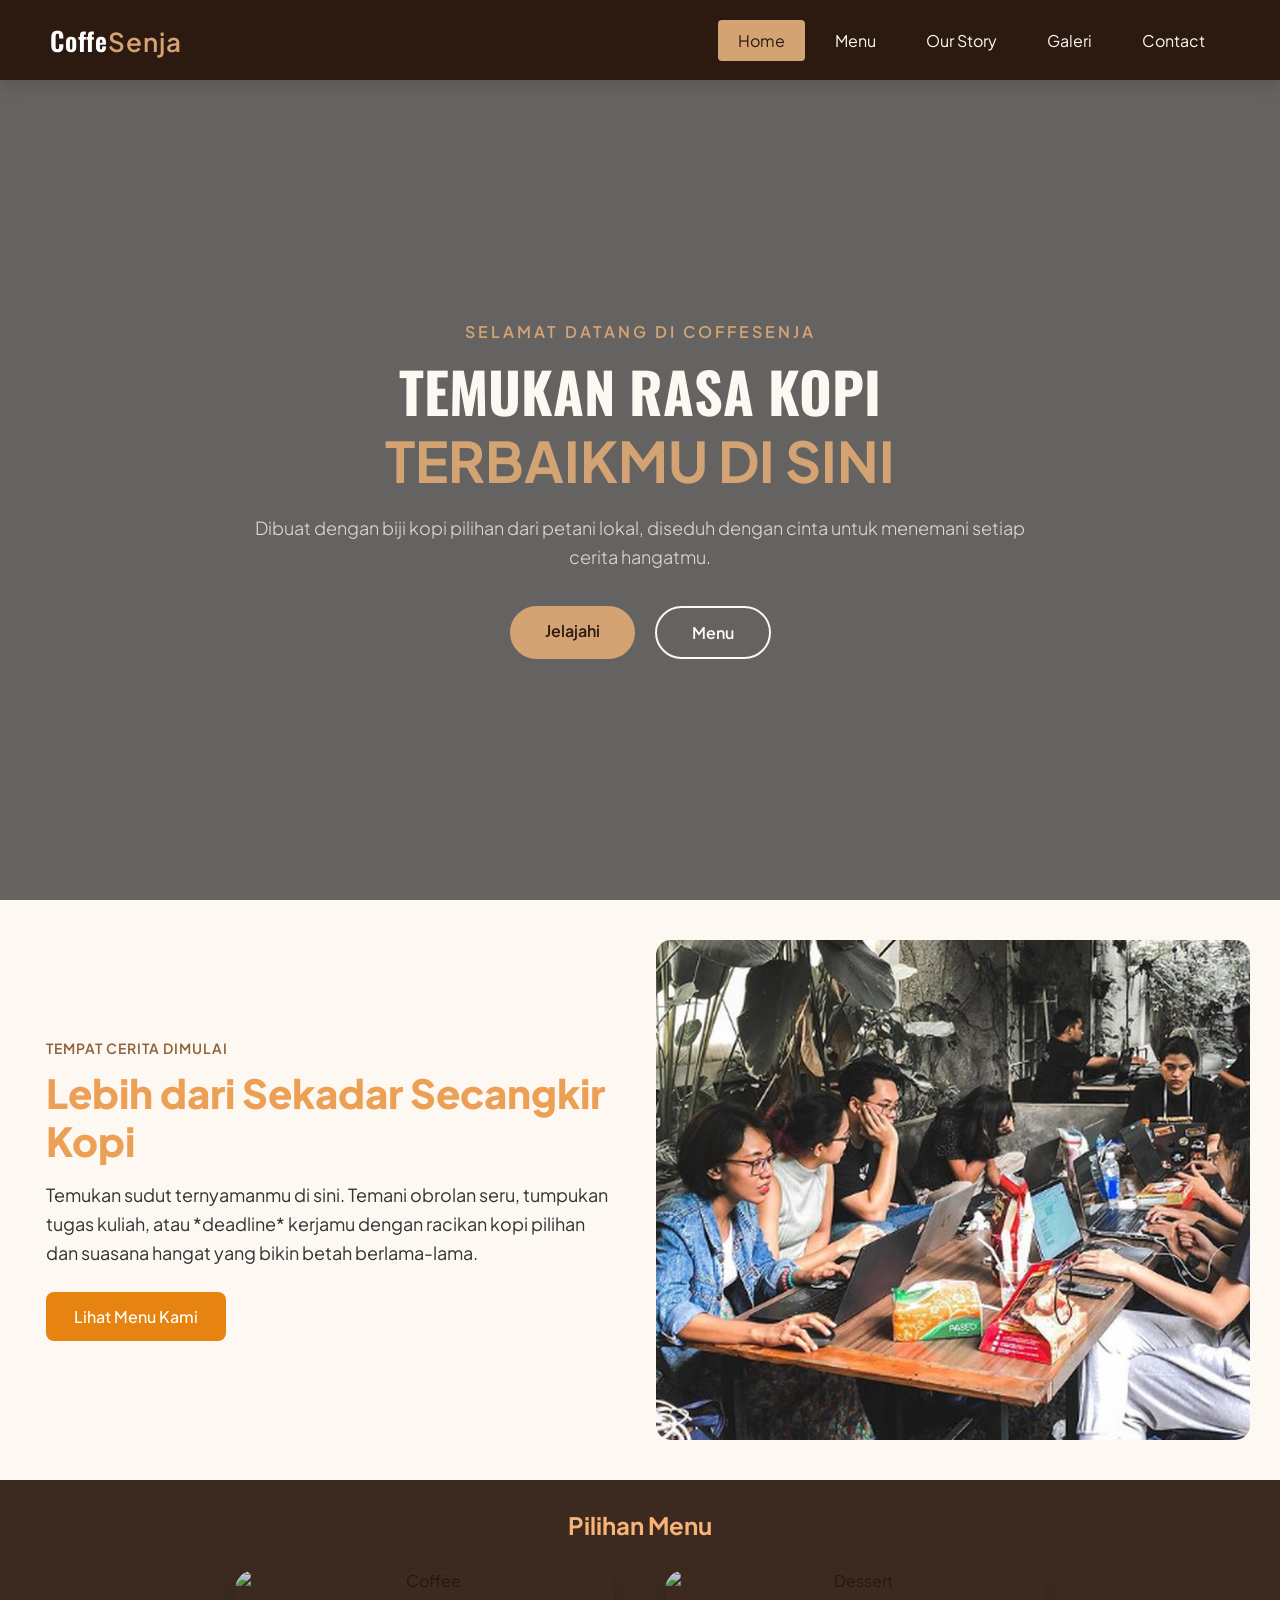
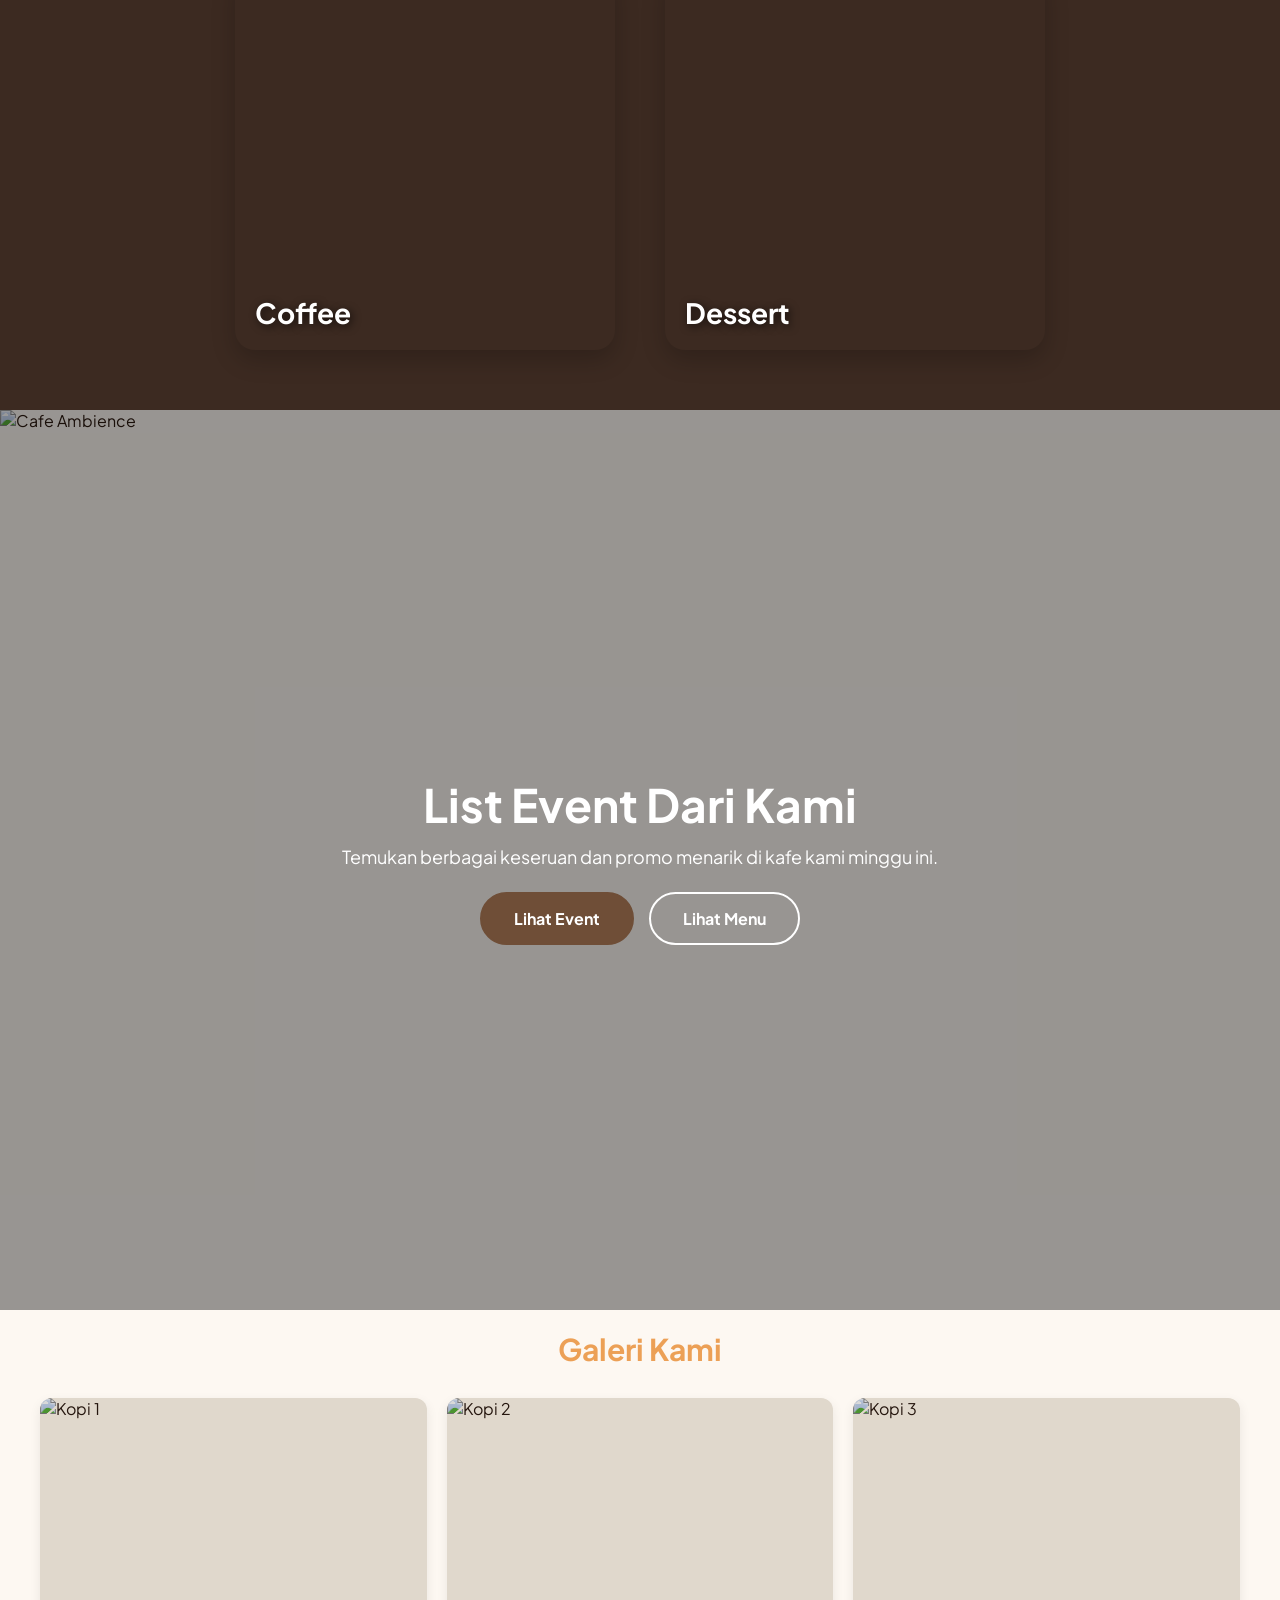
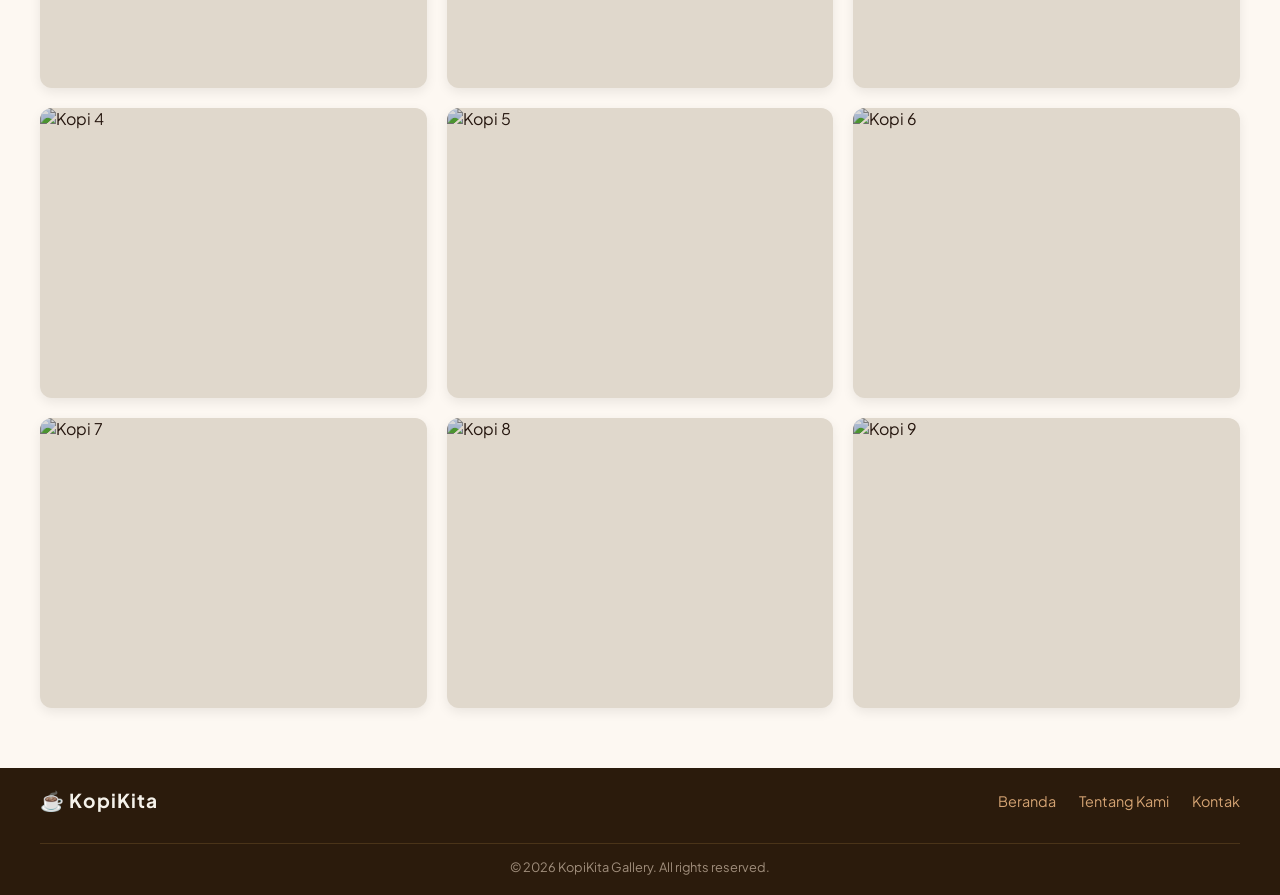
==== commit 2dad5400: "Update index.html" ====
--- a/index.html
+++ b/index.html
@@ -142,7 +142,7 @@
 
   <!-- Ditambahkan id="galeri" -->
   <div id="galeri">
-    <h2 class="gallery-grid-tittle" style="text-align: center; margin-top: 20px; color: rgb(236 160 86);">Galeri Kami
+    <h2 class="gallery-grid-tittle" style="text-align: center; margin-top: 20px; color: rgb(236 160 86); font-size: 30px; font-weight: bolder;">Galeri Kami
     </h2>
     <div class="gallery-grid">
       <!-- Card 1 sampai 9 tetap sama -->
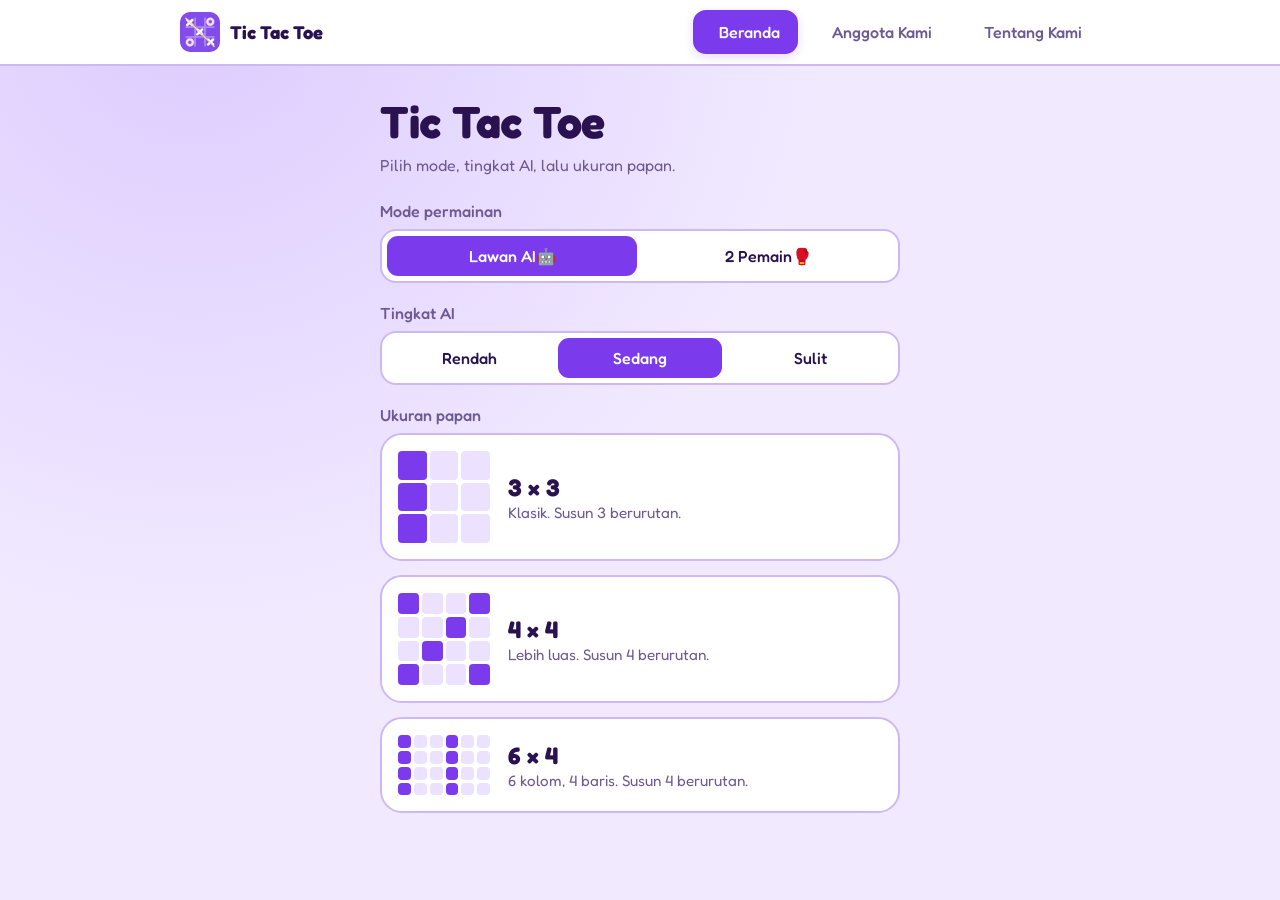
==== commit 0dd2e597: "Add files via upload" ====
--- a/index.html
+++ b/index.html
@@ -1,188 +1,145 @@
-<!DOCTYPE html>
-<html lang="id">
-
-<head>
-  <meta charset="UTF-8">
-  <meta name="viewport" content="width=device-width, initial-scale=1.0">
-  <title>CoffeSenja</title>
-  <!-- Tambahan Google Fonts biar font-nya estetik ala cafe -->
-  <link href="https://fonts.googleapis.com/css2?family=Oswald:wght@500&family=Poppins:wght@300;400;500&display=swap"
-    rel="stylesheet">
-  <link rel="stylesheet" href="app_kedai.css">
-  <link rel="preconnect" href="https://fonts.googleapis.com">
-  <link rel="preconnect" href="https://fonts.gstatic.com" crossorigin>
-  <link href="https://fonts.googleapis.com/css2?family=Oswald:wght@200..700&display=swap" rel="stylesheet">
-  <link rel="preconnect" href="https://fonts.googleapis.com">
-  <link rel="preconnect" href="https://fonts.gstatic.com" crossorigin>
-  <link
-    href="https://fonts.googleapis.com/css2?family=Oswald:wght@200..700&family=Plus+Jakarta+Sans:ital,wght@0,200..800;1,200..800&display=swap"
-    rel="stylesheet">
-
-  <!-- Trik CSS untuk membuat efek scroll menjadi halus -->
-  <style>
-    html {
-      scroll-behavior: smooth;
-    }
-  </style>
-</head>
-
-<body>
-
-  <nav class="navbar">
-    <!-- Logo Kedai Kopi -->
-    <div class="logo">Coffe<span>Senja</span></div>
-
-    <!-- Checkbox Trik untuk Hamburger -->
-    <input type="checkbox" id="click">
-    <label for="click" class="menu-btn">
-      <span class="bar"></span>
-      <span class="bar"></span>
-      <span class="bar"></span>
-    </label>
-
-    <!-- Menu Links -->
-    <ul class="nav-links">
-      <li><a class="active" href="#">Home</a></li>
-      <li><a href="#menu-kopi">Menu</a></li>
-      <li><a href="#tentang-kami">Our Story</a></li>
-      <li><a href="#galeri">Galeri</a></li>
-      <li><a href="#kontak">Contact</a></li>
-    </ul>
-  </nav>
-
-  <!-- HERO SECTION (Gambar ditimpa Teks & Tombol) -->
-  <header class="hero">
-    <div class="hero-content">
-      <h5>Selamat Datang di CoffeSenja</h5>
-      <h1>Temukan Rasa Kopi <br><span>Terbaikmu Di Sini</span></h1>
-      <p>Dibuat dengan biji kopi pilihan dari petani lokal, diseduh dengan cinta untuk menemani setiap cerita hangatmu.
-      </p>
-      <div class="hero-buttons">
-        <!-- href diarahkan ke ID section di bawah -->
-        <a href="#tentang-kami" class="btn btn-primary">Jelajahi</a>
-        <a href="#menu-kopi" class="btn btn-secondary">Menu</a>
-      </div>
-    </div>
-  </header>
-
-  <!-- Ditambahkan id="tentang-kami" -->
-  <section id="tentang-kami" class="konten-untuk-cards">
-    <div class="custom-card-container">
-      <!-- SISI KIRI: Konten Teks -->
-      <div class="card-content">
-        <span class="card-tag">Tempat Cerita Dimulai</span>
-        <h2 class="card-title">Lebih dari Sekadar Secangkir Kopi</h2>
-        <p class="card-text">
-          Temukan sudut ternyamanmu di sini. Temani obrolan seru, tumpukan tugas kuliah, atau *deadline* kerjamu dengan
-          racikan kopi pilihan dan suasana hangat yang bikin betah berlama-lama.
-        </p>
-        <a href="#menu-kopi" class="card-btn">Lihat Menu Kami</a>
-      </div>
-      <!-- SISI KANAN: Tempat Gambar -->
-      <div class="card-image-wrapper">
-        <img src="nugasnongrkrong.png" alt="Preview Konten" class="card-image" />
-      </div>
-    </div>
-  </section>
-
-  <!-- Ditambahkan id="menu-kopi" -->
-  <section id="menu-kopi" class="menu-opsi">
-    <h2 class="class-opsi-menu">Pilihan Menu</h2>
-
-    <div class="menu-card-container">
-      <div class="menu-card" onclick="window.location.href='coffee.html';">
-        <img src="https://images.unsplash.com/photo-1495474472287-4d71bcdd2085?w=600" alt="Coffee">
-        <div class="menu-card-title">Coffee</div>
-      </div>
-
-      <div class="menu-card" onclick="window.location.href='dessert.html';">
-        <img src="https://cdn.pixabay.com/photo/2022/11/08/05/06/bread-7577706_1280.jpg" alt="Dessert">
-        <div class="menu-card-title">Dessert</div>
-      </div>
-    </div>
-  </section>
-
-  <section class="event-section">
-    <!-- KONTEN STATIS -->
-    <div class="event-static-content">
-      <h2>List Event Dari Kami</h2>
-      <p>Temukan berbagai keseruan dan promo menarik di kafe kami minggu ini.</p>
-      <div class="event-buttons">
-        <a href="event.html" class="btn-event">Lihat Event</a>
-        <a href="menu.html" class="btn-menu">Lihat Menu</a>
-      </div>
-    </div>
-
-    <!-- SLIDER GAMBAR -->
-    <div class="event-slider-container">
-      <div class="event-slider">
-        <!-- Slide 1 -->
-        <div class="event-slide">
-          <img src="https://images.unsplash.com/photo-1554118811-1e0d58224f24?w=1200" alt="Cafe Ambience">
-        </div>
-        <!-- Slide 2 -->
-        <div class="event-slide">
-          <img src="https://images.unsplash.com/photo-1514432324607-a09d9b4aefdd?w=1200" alt="Barista Brew">
-        </div>
-        <!-- Slide 3 -->
-        <div class="event-slide">
-          <img src="https://images.unsplash.com/photo-1509042239860-f550ce710b93?w=1200" alt="Latte Art">
-        </div>
-        <!-- Slide 4 -->
-        <div class="event-slide">
-          <img src="https://images.unsplash.com/photo-1551024601-bec78aea704b?w=1200" alt="Sweet Pastry">
-        </div>
-        <!-- Slide 5 -->
-        <div class="event-slide">
-          <img src="https://images.unsplash.com/photo-1524350876685-274059332603?w=1200" alt="Work from Cafe">
-        </div>
-      </div>
-    </div>
-  </section>
-
-  <!-- Ditambahkan id="galeri" -->
-  <div id="galeri">
-    <h2 class="gallery-grid-tittle" style="text-align: center; margin-top: 20px; color: rgb(236 160 86); font-size: 30px; font-weight: bolder;">Galeri Kami
-    </h2>
-    <div class="gallery-grid">
-      <!-- Card 1 sampai 9 tetap sama -->
-      <div class="gallery-card"><img src="https://images.unsplash.com/photo-1509042239860-f550ce710b93?q=80&w=600"
-          alt="Kopi 1"></div>
-      <div class="gallery-card"><img src="https://images.unsplash.com/photo-1497935586351-b67a49e012bf?q=80&w=600"
-          alt="Kopi 2"></div>
-      <div class="gallery-card"><img src="https://images.unsplash.com/photo-1534778101976-62847782c213?q=80&w=600"
-          alt="Kopi 3"></div>
-      <div class="gallery-card"><img src="https://images.unsplash.com/photo-1541167760496-1628856ab772?q=80&w=600"
-          alt="Kopi 4"></div>
-      <div class="gallery-card"><img src="https://images.unsplash.com/photo-1495474472287-4d71bcdd2085?q=80&w=600"
-          alt="Kopi 5"></div>
-      <div class="gallery-card"><img src="https://images.unsplash.com/photo-1578314675249-a6910f80cc4e?q=80&w=600"
-          alt="Kopi 6"></div>
-      <div class="gallery-card"><img src="https://images.unsplash.com/photo-1517701604599-bb29b565090c?q=80&w=600"
-          alt="Kopi 7"></div>
-      <div class="gallery-card"><img src="https://images.unsplash.com/photo-1511920170033-f8396924c348?q=80&w=600"
-          alt="Kopi 8"></div>
-      <div class="gallery-card"><img src="https://images.unsplash.com/photo-1514432324607-a09d9b4aefdd?q=80&w=600"
-          alt="Kopi 9"></div>
-    </div>
-  </div>
-
-  <!-- Ditambahkan id="kontak" -->
-  <footer id="kontak" class="main-footer">
-    <div class="footer-container">
-      <div class="footer-logo">☕ KopiKita</div>
-      <div class="footer-links">
-        <a href="#">Beranda</a>
-        <a href="#tentang-kami">Tentang Kami</a>
-        <a href="#kontak">Kontak</a>
-      </div>
-      <div class="footer-copyright">
-        &copy; 2026 KopiKita Gallery. All rights reserved.
-      </div>
-    </div>
-  </footer>
-
- <script src="app.js"></script>
-</body>
-
-</html>
+<!DOCTYPE html>
+<html lang="id">
+
+<head>
+  <meta charset="UTF-8">
+  <meta name="viewport" content="width=device-width, initial-scale=1, viewport-fit=cover">
+  <title>Tic Tac Toe Ungu</title>
+  <link rel="preconnect" href="https://fonts.googleapis.com">
+  <link rel="stylesheet" href="https://fonts.googleapis.com/css2?family=Fredoka:wght@400;500;700&display=swap">
+  <link rel="stylesheet" href="style.css">
+  <link rel="stylesheet" href="https://cdn-uicons.flaticon.com/3.0.0/uicons-solid-rounded/css/uicons-solid-rounded.css">
+</head>
+
+<body>
+  <header class="nav">
+    <div class="nav-in">
+      <div class="brand">
+        <img src="Logo Corel Jip.png" alt="Logo" onerror="this.style.visibility='hidden'">
+        <span>Tic Tac Toe</span>
+      </div>
+
+      <button class="burger" id="burger" aria-label="Buka menu" aria-expanded="false" aria-controls="menu">
+        <span></span><span></span><span></span>
+      </button>
+
+      <nav id="menu" aria-label="Navigasi utama">
+        <button class="nl on" data-go="home">
+          <i class="fi fi-sr-home"></i>
+          <span>Beranda</span>
+        </button>
+
+        <button class="nl" data-go="group">
+          <i class="fi fi-sr-users"></i>
+          <span>Anggota Kami</span>
+        </button>
+
+        <button class="nl" data-go="about">
+          <i class="fi fi-sr-info"></i>
+          <span>Tentang Kami</span>
+        </button>
+      </nav>
+    </div>
+  </header>
+  <main>
+    <!-- Beranda -->
+    <section id="home">
+      <h1>Tic Tac Toe</h1>
+      <p class="sub">Pilih mode, tingkat AI, lalu ukuran papan.</p>
+      <div class="lbl">Mode permainan</div>
+      <div class="seg" id="segMode"><button class="on" data-v="ai">Lawan AI🤖</button><button data-v="pvp">2
+          Pemain🥊</button></div>
+      <div id="lvlWrap">
+        <div class="lbl">Tingkat AI</div>
+        <div class="seg" id="segLvl"><button data-v="low">Rendah</button><button class="on"
+            data-v="mid">Sedang</button><button data-v="high">Sulit</button></div>
+      </div>
+      <div class="lbl">Ukuran papan</div>
+      <div class="opts">
+        <button class="opt" data-r="3" data-c="3" data-k="3">
+          <div class="mini" style="grid-template-columns:repeat(3,1fr)">
+            <i></i><i></i><i></i><i></i><i></i><i></i><i></i><i></i><i></i></div>
+          <div><b>3 × 3</b><span>Klasik. Susun 3 berurutan.</span></div>
+        </button>
+        <button class="opt" data-r="4" data-c="4" data-k="4">
+          <div class="mini" style="grid-template-columns:repeat(4,1fr)">
+            <i></i><i></i><i></i><i></i><i></i><i></i><i></i><i></i><i></i><i></i><i></i><i></i><i></i><i></i><i></i><i></i>
+          </div>
+          <div><b>4 × 4</b><span>Lebih luas. Susun 4 berurutan.</span></div>
+        </button>
+        <button class="opt" data-r="4" data-c="6" data-k="4">
+          <div class="mini" style="grid-template-columns:repeat(6,1fr)">
+            <i></i><i></i><i></i><i></i><i></i><i></i><i></i><i></i><i></i><i></i><i></i><i></i><i></i><i></i><i></i><i></i><i></i><i></i><i></i><i></i><i></i><i></i><i></i><i></i>
+          </div>
+          <div><b>6 × 4</b><span>6 kolom, 4 baris. Susun 4 berurutan.</span></div>
+        </button>
+      </div>
+    </section>
+
+    <!-- Game -->
+    <section id="game" class="hidden">
+      <div class="top">
+        <button class="btn home-btn" id="back" aria-label="Kembali ke Beranda">
+          <p>Beranda</p>
+          <i class="fi fi-sr-home"></i>
+        </button>
+        <strong id="mode"></strong>
+      </div>
+      <div class="score">
+        <div class="sc" id="sx"><small id="lx">Pemain X</small><strong id="vx">0</strong></div>
+        <div class="sc"><small>Seri</small><strong id="vd">0</strong></div>
+        <div class="sc" id="so"><small id="lo">Pemain O</small><strong id="vo">0</strong></div>
+      </div>
+      <div class="status" id="status" aria-live="polite"></div>
+      <div class="board" id="board"></div>
+      <div class="actions">
+        <button class="btn primary" id="again">Ronde baru</button>
+        <button class="btn" id="reset">Reset skor</button>
+      </div>
+    </section>
+
+    <!-- Group -->
+    <section id="group" class="hidden">
+      <h1>Anggota Kami</h1>
+      <p class="sub">Anggota tim pembuat game ini.</p>
+      <div class="members">
+        <div class="member">
+          <div class="avatar">A</div>
+          <div><b>I Gede Adi Prasatya</b></div>
+        </div>
+        <div class="member">
+          <div class="avatar">B</div>
+          <div><b>I Pande Kade Kresna Dwipa Pengsu</b></div>
+        </div>
+        <div class="member">
+          <div class="avatar">C</div>
+          <div><b>I Wayan Suarbawa</b></div>
+        </div>
+      </div>
+    </section>
+
+    <!-- Tentang Kami -->
+    <section id="about" class="hidden">
+      <h1>Tentang Kami</h1>
+      <p class="sub">Sedikit cerita di balik game ini.</p>
+      <div class="devcard">
+        <h2>Tic Tac Toe Ungu</h2>
+        <p>Tic Tac Toe Ungu merupakan permainan strategi sederhana yang dikembangkan sebagai proyek pembelajaran. Game
+          ini menghadirkan pengalaman bermain Tic Tac Toe dengan tampilan bernuansa ungu yang modern, sederhana, dan
+          mudah digunakan.
+
+          Permainan ini dirancang agar dapat dimainkan sendiri melawan AI maupun bersama teman dalam satu perangkat.</p>
+      </div>
+      <div class="devcard">
+        <h2>Fitur</h2>
+        <p>Lawan AI: Tersedia tiga tingkat kesulitan, mulai dari mudah hingga sulit.</p>
+        <p>2 Pemain: Bermain bersama teman secara bergantian.</p>
+        <p>Pilihan Papan: Tersedia tiga ukuran papan, yaitu 3 × 3, 4 × 4, dan 6 × 4.</p>
+      </div>
+    </section>
+  </main>
+
+  <script src="script.js"></script>
+</body>
+
+</html>
--- a/style.css
+++ b/style.css
@@ -0,0 +1,164 @@
+:root{
+  --bg:#f1eaff; --surface:#ffffff; --cell:#ece1ff; --cell-h:#ddcbff;
+  --ink:#2a1250; --muted:#6d5a94; --accent:#7c3aed; --accent2:#a855f7;
+  --x:#6d28d9; --o:#d946ef; --line:#cdb8f5; --win:#fde68a;
+  box-sizing:border-box;
+  padding-top:env(safe-area-inset-top,0px); padding-bottom:env(safe-area-inset-bottom,0px);
+}
+
+*{box-sizing:border-box}
+html{height:100%;scroll-padding-top:env(safe-area-inset-top,0px)}
+body{
+  margin:0;min-height:100%;background:var(--bg);color:var(--ink);
+  font-family:"Fredoka","Trebuchet MS",system-ui,sans-serif;
+  background-image:radial-gradient(circle at 15% 0%,var(--cell-h) 0,transparent 45%);
+  background-repeat:no-repeat;background-attachment:fixed;
+}
+main{width:100%;max-width:560px;margin:0 auto;padding:28px 20px 40px}
+h1{font-size:clamp(2rem,8vw,2.8rem);margin:0 0 6px;font-weight:700;letter-spacing:-.5px}
+p.sub{margin:0 0 26px;color:var(--muted)}
+.hidden{display:none!important}
+
+
+/* Navbar */
+.nav{position:sticky;top:env(safe-area-inset-top,0px);z-index:10;background:var(--surface);border-bottom:2px solid var(--line)}
+.nav-in{max-width:960px;margin:0 auto;padding:10px 20px;display:flex;align-items:center;justify-content:space-between;gap:12px}
+.brand{display:flex;align-items:center;gap:10px;color:var(--ink);text-decoration:none;font-weight:700;font-size:1.15rem}
+.brand img{width:40px;height:40px;object-fit:contain;border-radius:10px;background:var(--cell);display:block}
+
+.nav nav{display:flex;align-items:center;gap:8px}
+.nl{
+  display:inline-flex;align-items:center;justify-content:center;gap:8px;
+  border:2px solid transparent;background:transparent;color:var(--muted);
+  font:inherit;font-weight:500;padding:10px 16px;border-radius:13px;
+  cursor:pointer;transition:all .2s ease;
+}
+.nl i{display:flex;align-items:center;font-size:15px}
+.nl:hover{background:var(--cell);color:var(--accent)}
+.nl.on{background:var(--accent);color:#fff;border-color:var(--accent);box-shadow:0 3px 10px #7c3aed30}
+.nl:active{transform:scale(.96)}
+.nl:focus-visible{outline:3px solid var(--accent2);outline-offset:3px}
+
+/* Kartu info (Tentang Kami) */
+.devcard{background:var(--surface);border:2px solid var(--line);border-radius:22px;padding:22px;margin-bottom:14px}
+.devcard h2{margin:0 0 8px;font-size:1.4rem}
+.devcard p{margin:0;color:var(--muted);line-height:1.6}
+
+/* Group */
+.members{display:grid;gap:14px}
+.member{display:flex;align-items:center;gap:16px;background:var(--surface);border:2px solid var(--line);border-radius:22px;padding:16px}
+.avatar{
+  flex:none;width:56px;height:56px;border-radius:50%;
+  background:var(--accent);color:#fff;font-weight:700;font-size:1.4rem;
+  display:flex;align-items:center;justify-content:center;
+}
+.member b{display:block;font-size:1.15rem}
+.member span{color:var(--muted);font-size:.95rem}
+
+/* Hamburger */
+.burger{
+  display:none;flex:none;width:44px;height:44px;padding:0;
+  flex-direction:column;align-items:center;justify-content:center;gap:5px;
+  background:var(--surface);border:2px solid var(--line);border-radius:13px;cursor:pointer;
+  transition:border-color .2s,background .2s;
+}
+.burger:hover{border-color:var(--accent)}
+.burger:focus-visible{outline:3px solid var(--accent2);outline-offset:3px}
+.burger span{display:block;width:20px;height:2.5px;border-radius:2px;background:var(--ink);transition:transform .25s,opacity .2s}
+.burger[aria-expanded="true"]{background:var(--cell);border-color:var(--accent)}
+.burger[aria-expanded="true"] span:nth-child(1){transform:translateY(7.5px) rotate(45deg)}
+.burger[aria-expanded="true"] span:nth-child(2){opacity:0}
+.burger[aria-expanded="true"] span:nth-child(3){transform:translateY(-7.5px) rotate(-45deg)}
+
+/* Tampilan HP */
+@media (max-width:640px){
+  .nav-in{padding:10px 14px}
+  .brand{font-size:1.05rem}
+  .brand img{width:36px;height:36px}
+  .burger{display:flex}
+  .nav nav{
+    display:none;position:absolute;left:0;right:0;top:100%;
+    flex-direction:column;align-items:stretch;gap:6px;
+    padding:10px 14px 14px;background:var(--surface);
+    border-bottom:2px solid var(--line);box-shadow:0 14px 24px #2a125022;
+  }
+  .nav nav.open{display:flex;animation:drop .2s ease-out}
+  .nl{justify-content:flex-start;padding:13px 16px;font-size:1rem}
+}
+@keyframes drop{from{opacity:0;transform:translateY(-6px)}to{opacity:1;transform:none}}
+
+
+
+/* Beranda */
+.opts{display:grid;gap:14px}
+.opt{
+  display:flex;align-items:center;gap:18px;width:100%;text-align:left;
+  background:var(--surface);color:var(--ink);border:2px solid var(--line);
+  border-radius:22px;padding:16px;cursor:pointer;font:inherit;
+  transition:transform .15s,border-color .15s;
+}
+.opt:hover,.opt:focus-visible{border-color:var(--accent);transform:translateY(-2px);outline:none}
+.opt:focus-visible{box-shadow:0 0 0 3px var(--accent2)}
+.mini{display:grid;gap:3px;flex:none;width:92px}
+.mini i{aspect-ratio:1;background:var(--cell);border-radius:4px;display:block}
+.mini i:nth-child(3n+1){background:var(--accent)}
+.opt b{font-size:1.5rem;display:block}
+.opt span{color:var(--muted);font-size:.95rem}
+
+.lbl{font-weight:500;color:var(--muted);margin:0 0 8px}
+.seg{display:flex;gap:6px;background:var(--surface);border:2px solid var(--line);border-radius:16px;padding:5px;margin-bottom:20px}
+.seg button{flex:1;border:0;background:transparent;color:var(--ink);font:inherit;font-weight:500;padding:10px 6px;border-radius:11px;cursor:pointer}
+.seg button.on{background:var(--accent);color:#fff}
+.seg button:focus-visible{outline:3px solid var(--accent2)}
+.cell svg{width:70%;height:70%;fill:none;stroke:currentColor;stroke-width:13;stroke-linecap:round;stroke-linejoin:round;pointer-events:none;display:block}
+.cell{padding:0}
+/* Game */
+.top{display:flex;justify-content:space-between;align-items:center;margin-bottom:16px;gap:8px}
+.btn{
+  background:var(--surface);color:var(--ink);border:2px solid var(--line);border-radius:14px;
+  padding:9px 16px;font:inherit;font-weight:500;cursor:pointer;
+}
+.btn:hover{border-color:var(--accent)}
+.btn.primary{background:var(--accent);border-color:var(--accent);color:#fff}
+
+.home-btn {
+  display: inline-flex;
+  align-items: center;
+  justify-content: center;
+  gap: 8px;
+  padding: 9px 16px;
+}
+
+.home-btn p {
+  margin: 0;
+}
+
+.home-btn i {
+  display: flex;
+  align-items: center;
+  font-size: 16px;
+}
+.score{display:grid;grid-template-columns:1fr 1fr 1fr;gap:10px;margin-bottom:16px}
+.sc{background:var(--surface);border:2px solid var(--line);border-radius:16px;padding:10px;text-align:center;transition:border-color .2s}
+.sc.on{border-color:var(--accent)}
+.sc small{display:block;color:var(--muted)}
+.sc strong{font-size:1.6rem}
+.status{text-align:center;font-size:1.25rem;font-weight:500;min-height:1.8em;margin-bottom:14px}
+.board{
+  display:grid;gap:8px;padding:12px;background:var(--surface);
+  border:2px solid var(--line);border-radius:24px;margin:0 auto;
+}
+.cell{
+  aspect-ratio:1;border:0;border-radius:14px;background:var(--cell);cursor:pointer;
+  font:700 clamp(1.4rem,9vw,3rem)/1 inherit;font-family:inherit;color:var(--ink);
+  display:flex;align-items:center;justify-content:center;transition:background .15s,transform .15s;
+}
+.cell:hover:not(:disabled){background:var(--cell-h)}
+.cell:focus-visible{outline:3px solid var(--accent2)}
+.cell.x{color:var(--x)} .cell.o{color:var(--o)}
+.cell.pop{animation:pop .22s ease-out}
+.cell.win{background:var(--win);color:#3b0764}
+.cell:disabled{cursor:default}
+.actions{display:flex;gap:10px;justify-content:center;margin-top:18px}
+@keyframes pop{from{transform:scale(.4)}to{transform:scale(1)}}
+@media (prefers-reduced-motion:reduce){*{animation:none!important;transition:none!important}}
